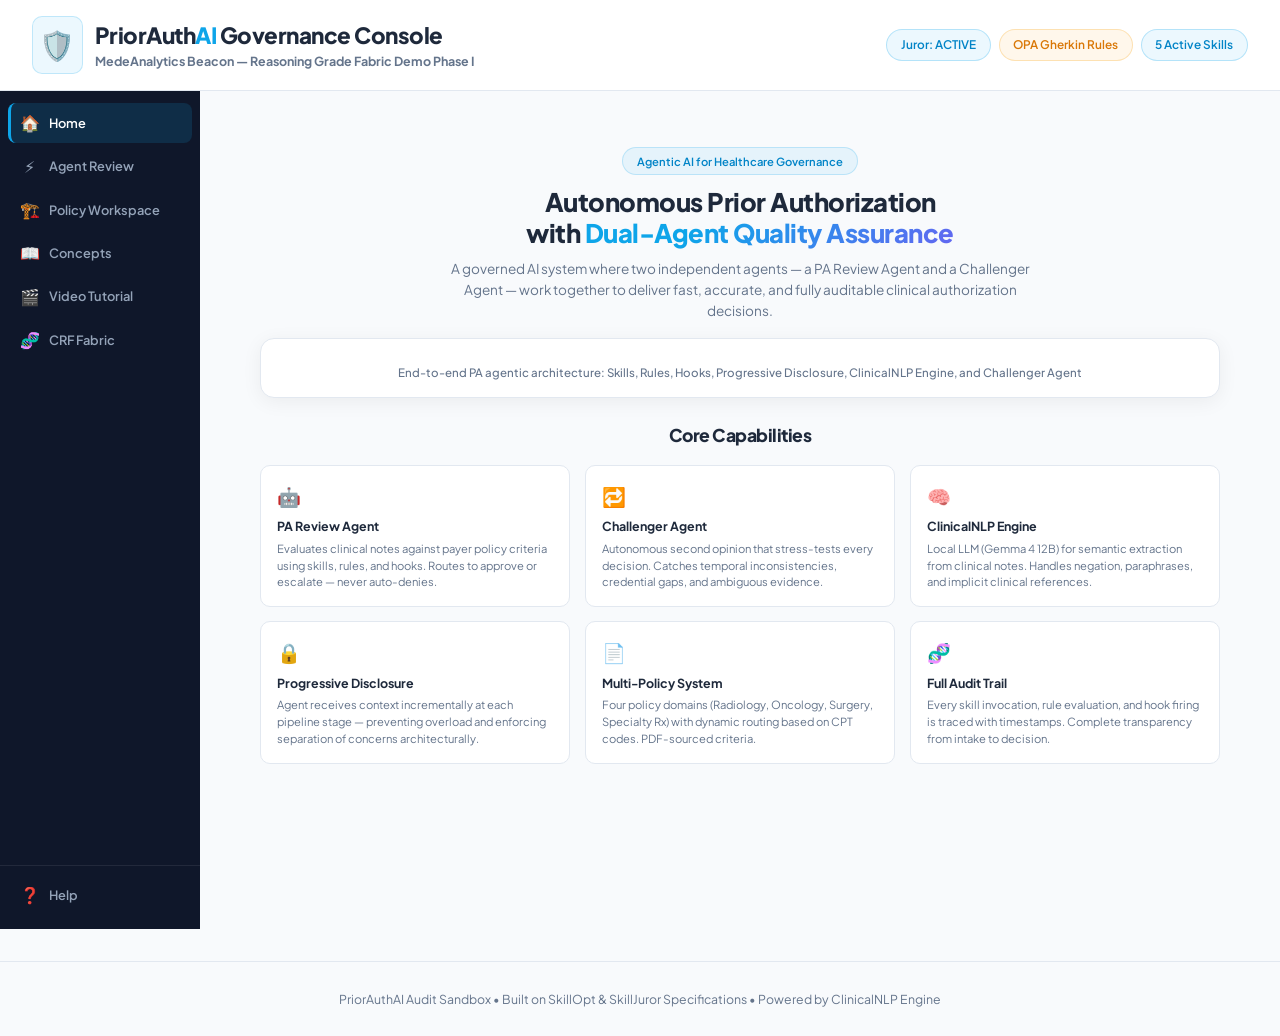
==== index.html @ ec2f3445 "Configure AWS Bedrock Titan Embeddings in vector seeder, add Qdrant persistence, and implement manua" ====
<!DOCTYPE html>
<html lang="en">
<head>
  <meta charset="UTF-8">
  <meta name="viewport" content="width=device-width, initial-scale=1.0">
  <title>MedeAnalytics Beacon — Reasoning Grade Fabric Demo Phase I</title>
  <link rel="preconnect" href="https://fonts.googleapis.com">
  <link rel="preconnect" href="https://fonts.gstatic.com" crossorigin>
  <link href="https://fonts.googleapis.com/css2?family=Plus+Jakarta+Sans:wght@300;400;500;600;700;800&family=JetBrains+Mono:wght@400;500&display=swap" rel="stylesheet">
  <link rel="stylesheet" href="index.css">
</head>
<body>
  <div class="glow-container">
    <div class="glow-orb orb-1"></div>
    <div class="glow-orb orb-2"></div>
  </div>

  <header class="app-header">
    <div class="logo-area">
      <span class="logo-icon">🛡️</span>
      <div class="logo-text">
        <h1>PriorAuth<span class="highlight">AI</span> Governance Console</h1>
        <p><strong>MedeAnalytics Beacon — Reasoning Grade Fabric Demo Phase I</strong></p>
      </div>
    </div>
    <div class="header-badges">
      <span class="badge badge-purple" id="juror-status-badge">Juror: ACTIVE</span>
      <span class="badge badge-orange">OPA Gherkin Rules</span>
      <span class="badge badge-blue" id="discovered-skills-count">5 Active Skills</span>
    </div>
  </header>

  <div class="app-layout">
    <nav class="sidebar">
      <div class="sidebar-nav">
        <button class="sidebar-tab active" data-view="home">
          <span class="sidebar-icon">🏠</span>
          <span class="sidebar-label">Home</span>
        </button>
        <button class="sidebar-tab" data-view="review">
          <span class="sidebar-icon">⚡</span>
          <span class="sidebar-label">Agent Review</span>
        </button>
        <button class="sidebar-tab" data-view="workspace">
          <span class="sidebar-icon">🏗️</span>
          <span class="sidebar-label">Policy Workspace</span>
        </button>
        <button class="sidebar-tab" data-view="concepts">
          <span class="sidebar-icon">📖</span>
          <span class="sidebar-label">Concepts</span>
        </button>
        <button class="sidebar-tab" data-view="video">
          <span class="sidebar-icon">🎬</span>
          <span class="sidebar-label">Video Tutorial</span>
        </button>
        <button class="sidebar-tab" data-view="crf">
          <span class="sidebar-icon">🧬</span>
          <span class="sidebar-label">CRF Fabric</span>
        </button>
      </div>
      <div class="sidebar-footer">
        <a href="help.html" class="sidebar-tab" style="text-decoration:none;">
          <span class="sidebar-icon">❓</span>
          <span class="sidebar-label">Help</span>
        </a>
      </div>
    </nav>

    <main class="main-content">

  <!-- VIEW: Home (default active) -->
  <div id="view-home" class="view-panel" style="display:block;">
    <div class="home-page">
      <section class="home-hero">
        <div class="home-hero-badge">Agentic AI for Healthcare Governance</div>
        <h2>Autonomous Prior Authorization<br>with <span class="home-gradient-text">Dual-Agent Quality Assurance</span></h2>
        <p class="home-hero-sub">
          A governed AI system where two independent agents — a PA Review Agent and a Challenger Agent — 
          work together to deliver fast, accurate, and fully auditable clinical authorization decisions.
        </p>
      </section>

      <section class="home-architecture">
        <div class="home-arch-card">
          <img id="arch-image" src="" alt="PA Agentic Architecture Diagram" style="display:none;">
          <p class="home-arch-label">
            End-to-end PA agentic architecture: Skills, Rules, Hooks, Progressive Disclosure, ClinicalNLP Engine, and Challenger Agent
          </p>
        </div>
      </section>

      <section class="home-features">
        <h3>Core Capabilities</h3>
        <div class="home-features-grid">
          <div class="home-feature-card">
            <div class="home-feature-icon">🤖</div>
            <h4>PA Review Agent</h4>
            <p>Evaluates clinical notes against payer policy criteria using skills, rules, and hooks. Routes to approve or escalate — never auto-denies.</p>
          </div>
          <div class="home-feature-card">
            <div class="home-feature-icon">🔁</div>
            <h4>Challenger Agent</h4>
            <p>Autonomous second opinion that stress-tests every decision. Catches temporal inconsistencies, credential gaps, and ambiguous evidence.</p>
          </div>
          <div class="home-feature-card">
            <div class="home-feature-icon">🧠</div>
            <h4>ClinicalNLP Engine</h4>
            <p>Local LLM (Gemma 4 12B) for semantic extraction from clinical notes. Handles negation, paraphrases, and implicit clinical references.</p>
          </div>
          <div class="home-feature-card">
            <div class="home-feature-icon">🔒</div>
            <h4>Progressive Disclosure</h4>
            <p>Agent receives context incrementally at each pipeline stage — preventing overload and enforcing separation of concerns architecturally.</p>
          </div>
          <div class="home-feature-card">
            <div class="home-feature-icon">📄</div>
            <h4>Multi-Policy System</h4>
            <p>Four policy domains (Radiology, Oncology, Surgery, Specialty Rx) with dynamic routing based on CPT codes. PDF-sourced criteria.</p>
          </div>
          <div class="home-feature-card">
            <div class="home-feature-icon">🧬</div>
            <h4>Full Audit Trail</h4>
            <p>Every skill invocation, rule evaluation, and hook firing is traced with timestamps. Complete transparency from intake to decision.</p>
          </div>
        </div>
      </section>
    </div>
  </div>

  <!-- VIEW: Policy Workspace -->
  <div id="view-workspace" class="view-panel" style="display:none;">
    <!-- Top: Policy selector + Generate actions -->
    <div class="glass-card workspace-topbar">
      <div class="workspace-topbar-row">
        <div class="workspace-select-group">
          <label for="policy-select">Active Policy:</label>
          <select id="policy-select" class="policy-select"></select>
        </div>
        <div class="workspace-action-buttons">
          <button id="btn-gen-all" class="btn-primary-action">🧠 Generate All</button>
          <button class="btn-gen-individual" id="btn-gen-rules">⚙️ Rules</button>
          <button class="btn-gen-individual" id="btn-gen-skills-ws">🛠️ Skills</button>
          <button class="btn-gen-individual" id="btn-gen-hooks">🪝 Hooks</button>
        </div>
      </div>
    </div>

    <div class="workspace-layout">
      <!-- Left: Policy Detail -->
      <div class="workspace-left">
        <div class="glass-card">
          <h2 id="ws-policy-title">Select a policy</h2>
          <span class="badge badge-blue" id="ws-policy-payer" style="margin-bottom:0.5rem;display:inline-block;"></span>
          <div id="ws-policy-body">
            <p class="subtitle">Choose a policy from the dropdown above.</p>
          </div>
        </div>
      </div>

      <!-- Right: Generated Artifacts -->
      <div class="workspace-right">
        <div class="glass-card">
          <h2>📂 Generated Artifacts</h2>
          <div class="file-tabs">
            <button class="tab-btn active" data-file="rules_declaration.md">⚙️ Rules</button>
            <button class="tab-btn" data-file="generated_skills.json">🛠️ Skills</button>
            <button class="tab-btn" data-file="rules.rego">🪝 Hooks</button>
            <button class="tab-btn" data-file="view-pdf">📄 Policy PDF</button>
          </div>
          <div class="editor-workspace-container">
            <textarea id="editor-textarea" class="editor-textarea" style="display:block;" readonly></textarea>
            <pre id="code-viewer-pre" style="display:none;"><code id="code-viewer"></code></pre>
            <div id="pdf-download-panel" style="display:none;" class="pdf-panel">
              <div class="pdf-context-note" id="pdf-context-note"></div>
              <iframe id="pdf-viewer-frame" src="" style="width:100%;height:100%;border:none;border-radius:8px;"></iframe>
            </div>
          </div>
        </div>

        <!-- Audit Console -->
        <div class="glass-card">
          <h2>📋 Generation Log</h2>
          <div class="audit-console-wrapper">
            <pre class="audit-console" id="audit-console">Click Generate to build rules, skills, and hooks for the selected policy.</pre>
          </div>
        </div>
      </div>
    </div>

    <!-- Bottom: Manual entry by policy manager -->
    <div class="glass-card">
      <h2>✍️ Add Custom Rule, Skill, or Hook (Plain English)</h2>
      <p class="subtitle">Policy managers can add custom entries that supplement the AI-generated ones.</p>
      <div class="manual-entry-row">
        <select id="manual-entry-type" class="policy-select" style="min-width:100px;">
          <option value="skill">Skill</option>
          <option value="rule">Rule</option>
          <option value="hook">Hook</option>
        </select>
        <input type="text" id="nl-skill-input" class="manual-entry-input" placeholder="e.g.: 'Check if patient age is over 65 and flag for senior review'">
        <button id="btn-create-skill" class="btn-primary-action" style="white-space:nowrap;">🧠 Add</button>
      </div>
      <div id="nl-skill-status" class="nl-skill-status"></div>
      <div class="active-skills-list-wrapper" style="margin-top:0.5rem;">
        <h4>Registered Skills:</h4>
        <div class="skills-pills-container" id="active-skills-pills"></div>
      </div>
    </div>
  </div>

  <!-- VIEW: Agent Review -->
  <div id="view-review" class="view-panel" style="display:none;">
    <!-- Left column: Cases + Form -->
    <div class="review-left">
      <!-- Preset selector + Run button row -->
      <div class="glass-card presets-card">
        <div class="presets-run-row">
          <div class="presets-section">
            <h2>📁 Cases</h2>
            <div class="case-buttons-grid" id="preset-cases-container"></div>
          </div>
          <div class="run-section">
            <button type="submit" form="pa-request-form" class="btn-execute">
              <span class="btn-icon">⚡</span> Run Agent Review
            </button>
            <label class="ai-toggle-label">
              <input type="checkbox" id="ai-mode-toggle" checked>
              <span class="ai-toggle-text">🧠 ClinicalNLP</span>
            </label>
          </div>
        </div>
      </div>

      <!-- Request Editor Form -->
      <div class="glass-card form-card">
        <form id="pa-request-form" class="request-form">
          <div class="form-row-4">
            <div class="form-group">
              <label for="input-member-id">Member ID</label>
              <input type="text" id="input-member-id" required>
            </div>
            <div class="form-group">
              <label for="input-patient-name">Patient Name</label>
              <input type="text" id="input-patient-name" required>
            </div>
            <div class="form-group">
              <label for="input-ssn">SSN</label>
              <input type="text" id="input-ssn" required>
            </div>
            <div class="form-group">
              <label for="input-dob">DOB</label>
              <input type="date" id="input-dob" required>
            </div>
          </div>

          <div class="form-row-4">
            <div class="form-group">
              <label for="input-cpt">CPT Code</label>
              <input type="text" id="input-cpt" required>
            </div>
            <div class="form-group">
              <label for="input-icd10">ICD-10 Code</label>
              <input type="text" id="input-icd10" required>
            </div>
            <div class="form-group">
              <label for="input-provider-name">Provider</label>
              <input type="text" id="input-provider-name" required>
            </div>
            <div class="form-group">
              <label for="input-npi">NPI</label>
              <input type="text" id="input-npi" required>
            </div>
          </div>

          <div class="form-group">
            <label for="input-notes">Clinical Notes & Evidence</label>
            <textarea id="input-notes" rows="3" required></textarea>
            <div class="evidence-actions" id="evidence-actions" style="display:none;">
              <button type="button" class="btn-play-small" id="btn-read-bundle">📎 Read Bundle with AI</button>
              <a id="evidence-bundle-link" href="#" target="_blank" style="font-size:0.68rem;color:#0284c7;">View PDF</a>
            </div>
          </div>

          <!-- Rules + Policy Hooks -->
          <div class="rules-inline">
            <span class="rules-inline-label">⚙️ Rules:</span>
            <div class="checkbox-grid-inline" id="rules-checkbox-container"></div>
          </div>
          <div class="rules-inline" id="policy-hooks-row" style="display:none;">
            <span class="rules-inline-label">🪝 Hooks:</span>
            <div class="checkbox-grid-inline" id="policy-hooks-container"></div>
          </div>
        </form>
      </div>
    </div>

    <!-- Right column: Results -->
    <div class="review-right">
      <!-- Outcome Card -->
      <div class="glass-card outcome-card">
        <h2>🔍 Decision Review Outcome</h2>
        <div class="outcome-status-badge" id="outcome-badge">Awaiting Execution</div>
        <span id="npi-status-badge" class="badge"></span>
        <span id="ai-model-badge" class="badge"></span>
        <div class="outcome-reason" id="outcome-reason">Click 'Run Agent Review' to start.</div>
      </div>

      <!-- Live BEACON 7-Layer Harness Panel -->
      <div id="review-beacon-panel" style="margin-bottom:1rem;"></div>

      <!-- CRF Cockpit Card containing tabs -->
      <div class="glass-card cockpit-tab-card" style="padding:0.75rem;">
        <div class="cockpit-tabs-header" style="display:flex;gap:0.25rem;border-bottom:1px solid rgba(255,255,255,0.06);margin-bottom:0.75rem;padding-bottom:0.25rem;">
          <button type="button" class="cockpit-tab-btn active" data-tab="timeline">🧬 Timeline</button>
          <button type="button" class="cockpit-tab-btn" data-tab="graph">🕸️ Causal Graph (Neo4j)</button>
          <button type="button" class="cockpit-tab-btn" data-tab="axisweave">📄 Axisweave Context (Qdrant)</button>
          <button type="button" class="cockpit-tab-btn" data-tab="rawevidence">📁 Raw Evidence</button>
          <button type="button" class="cockpit-tab-btn" data-tab="letter">✉️ Notice Letter</button>
        </div>

        <!-- Tab 1 Content: Lifecycle & Verification Logs -->
        <div class="cockpit-tab-content" id="cockpit-content-timeline">
          <!-- Challenger Agent Panel -->
          <div class="challenger-panel-wrapper" id="challenger-card" style="display:none;margin-bottom:0.75rem;border-bottom:1px solid rgba(255,255,255,0.04);padding-bottom:0.75rem;">
            <div class="challenger-header" style="display:flex;justify-content:space-between;align-items:center;">
              <h3 style="font-size:0.75rem;margin:0;">🔁 Quality Review (Challenger Agent)</h3>
              <span class="badge" id="challenger-verdict-badge"></span>
            </div>
            <p class="subtitle" style="margin-top:2px;font-size:0.65rem;">Second-opinion stress test of the decision</p>
            <div class="challenger-body" id="challenger-body" style="font-size:0.7rem;line-height:1.4;"></div>
          </div>

          <!-- AI Reasoning Panel -->
          <div class="ai-reasoning-panel-wrapper" id="ai-reasoning-card" style="display:none;margin-bottom:0.75rem;border-bottom:1px solid rgba(255,255,255,0.04);padding-bottom:0.75rem;">
            <div class="ai-card-header" style="display:flex;justify-content:space-between;align-items:center;">
              <h3 style="font-size:0.75rem;margin:0;">🧠 ClinicalNLP Engine — Semantic Reasoning</h3>

          <!-- Retrieved Evidence Documents Panel (populated after execution) -->
          <div id="retrieved-evidence-panel" class="glass-card" style="display:none;margin-bottom:0.75rem;padding:0.6rem;border-left:3px solid var(--accent-blue);"></div>

          <!-- Patient Graph State Panel (populated after execution) -->
          <div id="graph-state-panel" class="glass-card" style="display:none;margin-bottom:0.75rem;padding:0.6rem;border-left:3px solid var(--accent-green);"></div>
              <span class="badge badge-purple" id="ai-status-badge">Idle</span>
            </div>
            <p class="subtitle" style="margin-top:2px;font-size:0.65rem;">Semantic extraction vs regex comparison</p>
            <div class="ai-comparison-grid" id="ai-comparison-grid">
              <div class="ai-comp-col">
                <div class="ai-comp-header regex-header">📐 Regex Extraction</div>
                <div class="ai-comp-body" id="ai-comp-regex">—</div>
              </div>
              <div class="ai-comp-col">
                <div class="ai-comp-header ai-header">🧠 ClinicalNLP Engine</div>
                <div class="ai-comp-body" id="ai-comp-ai">—</div>
              </div>
            </div>
            <div class="ai-reasoning-text" id="ai-reasoning-text" style="font-size:0.68rem;margin-top:0.4rem;font-style:italic;color:var(--text-muted);"></div>
            <div class="ai-insights-panel" id="ai-insights-panel" style="display:none;"></div>
          </div>

          <!-- Timeline -->
          <div class="trace-header" style="display:flex;justify-content:space-between;align-items:center;margin-bottom:0.5rem;">
            <h3 style="font-size:0.75rem;margin:0;">🧬 Lifecycle Trace</h3>
            <span class="trace-counter" id="trace-counter" style="font-size:0.65rem;">0 events</span>
          </div>
          <div class="timeline" id="trace-timeline" style="max-height:400px;overflow-y:auto;padding-right:0.25rem;">
            <div class="timeline-empty-state">
              <span class="timeline-empty-icon">🤖</span>
              <p>Trace outputs will display here after execution.</p>
            </div>
          </div>
        </div>

        <!-- Tab 2 Content: Causal Graph (Neo4j) -->
        <div class="cockpit-tab-content" id="cockpit-content-graph" style="display:none;">
          <div id="review-graph-panel" style="min-height:350px;">
            <p class="subtitle" style="text-align:center;padding:2rem 0;color:var(--text-muted);">Select a case and run review to display causal graph.</p>
          </div>
        </div>

        <!-- Tab 3 Content: Axisweave Context (Qdrant) -->
        <div class="cockpit-tab-content" id="cockpit-content-axisweave" style="display:none;">
          <div id="review-axisweave-panel" style="min-height:350px;">
            <p class="subtitle" style="text-align:center;padding:2rem 0;color:var(--text-muted);">Select a case and run review to display retrieved evidence chunks.</p>
          </div>
        </div>

        <!-- Tab 4 Content: Notice Letter -->
        <div class="cockpit-tab-content" id="cockpit-content-letter" style="display:none;">
          <div class="ai-letter-actions" style="margin-bottom:0.5rem;display:flex;gap:0.3rem;flex-wrap:wrap;">
            <button type="button" class="btn-ai-action" id="btn-ai-letter">🧠 Rewrite with AI</button>
            <button type="button" class="btn-ai-action" id="btn-appeal-reason">📋 Generate Appeal Guide</button>
            <button type="button" class="btn-ai-action" id="btn-summarize-notes">📝 Summarize Notes</button>
            <button type="button" class="btn-ai-action" id="btn-quality-score">📊 Score Notes Quality</button>
          </div>
          <div class="paper-preview">
            <pre id="letter-content" class="letter-content" style="max-height:400px;overflow-y:auto;">Awaiting review execution to draft notice letter...</pre>
          </div>
        </div>

        <!-- Tab 5 Content: Raw Evidence Manual Viewer -->
        <div class="cockpit-tab-content" id="cockpit-content-rawevidence" style="display:none;">
          <div style="display:flex;gap:0.75rem;">
            <div style="width:200px;border-right:1px solid rgba(255,255,255,0.06);padding-right:0.5rem;max-height:400px;overflow-y:auto;">
              <h4 style="font-size:0.7rem;margin:0 0 0.4rem 0;color:var(--text-muted);">S3 Documents:</h4>
              <div id="raw-evidence-list" style="display:flex;flex-direction:column;gap:0.3rem;">
                <span style="font-size:0.65rem;color:var(--text-muted);">No documents loaded.</span>
              </div>
            </div>
            <div style="flex:1;min-width:0;">
              <h4 id="raw-evidence-title" style="font-size:0.7rem;margin:0 0 0.4rem 0;color:var(--text-main);white-space:nowrap;overflow:hidden;text-overflow:ellipsis;">Select a document...</h4>
              <div id="raw-evidence-viewer" style="font-size:0.68rem;line-height:1.4;background:rgba(0,0,0,0.15);border:1px solid var(--card-border);border-radius:6px;padding:0.6rem;height:350px;overflow-y:auto;white-space:pre-wrap;color:var(--text-main);">Select a document from the list to review its full text content.</div>
            </div>
          </div>
        </div>
      </div>
    </div>
  </div>

  <!-- VIEW: Concepts -->
  <div id="view-concepts" class="view-panel" style="display:none;">
    <div class="concepts-page">
      <div class="concepts-top">
        <h1 style="font-size:1rem;font-weight:800;">Agent Execution: Lumbar MRI Approval Challenged</h1>
        <button class="btn-play-small" id="btn-play-story">▶ Play</button>
      </div>

      <div class="concepts-three-col">
        <!-- Col 1: PA Agent (compact) -->
        <div class="agent-col" id="ac-pa">
          <div class="agc-title agc-pa">🤖 PA Agent <small id="ac-pa-status">idle</small></div>
          <div class="agc-row"><span class="agc-lbl">S</span><span class="ac-item ac-skill" id="pa-s1">PolicyRouter</span><span class="ac-item ac-skill" id="pa-s2">Extract</span><span class="ac-item ac-skill" id="pa-s3">Eval</span><span class="ac-item ac-skill" id="pa-s4">Notice</span></div>
          <div class="agc-row"><span class="agc-lbl">R</span><span class="ac-item ac-rule" id="pa-r1">PHI</span><span class="ac-item ac-rule" id="pa-r2">Conserv</span><span class="ac-item ac-rule" id="pa-r3">CodeMatch</span></div>
          <div class="agc-row"><span class="agc-lbl">H</span><span class="ac-item ac-hook" id="pa-h1">on_req</span><span class="ac-item ac-hook" id="pa-h2">on_crit</span><span class="ac-item ac-hook" id="pa-h3">on_notice</span></div>
          <div class="ac-decision" id="pa-decision">—</div>
        </div>

        <!-- Col 2: Center — case data + two decision paths -->
        <div class="concepts-center">
          <!-- Case + criteria row -->
          <div class="cc-top-row">
            <div class="cc-card cc-half">
              <div class="cc-title">📋 Case</div>
              <div class="cc-data">CPT 72148 (Lumbar MRI)<br>ICD M54.16 | POL-RAD-501 | UHC<br>Notes: "8wk pain, PT done, SLR+, no prior MRI"</div>
            </div>
            <div class="cc-card cc-half">
              <div class="cc-title">✓✗ Criteria</div>
              <div class="cc-data"><span id="cc-c1">① Therapy≥6wk: ?</span><span id="cc-c2">② Neuro: ?</span><span id="cc-c3">③ RedFlags: ?</span><span id="cc-c4">④ PriorMRI: ?</span></div>
            </div>
          </div>
          <!-- Two decision path sub-windows -->
          <div class="cc-paths-row">
            <div class="cc-path-card cc-path-pa">
              <div class="cc-title">🤖 PA Decision Path</div>
              <div class="cc-path-body" id="pa-path">Waiting for PA Agent to run...</div>
            </div>
            <div class="cc-path-card cc-path-ch">
              <div class="cc-title">🔁 Challenger Decision Path</div>
              <div class="cc-path-body" id="ch-path">Waiting for Challenger to review...</div>
            </div>
          </div>
          <!-- Narration -->
          <div class="cc-card cc-narr-card">
            <div class="cc-title">⚡ Step</div>
            <div class="cc-data cc-narr" id="story-narration">Press Play to watch both agents.</div>
          </div>
          <!-- Terms -->
          <div class="cc-terms-bar"><b>Skill</b>=does work | <b>Rule</b>=guardrail | <b>Hook</b>=event wiring | <b>Policy</b>=criteria | <b>MCP</b>=protocol | <b>Challenger</b>=2nd opinion</div>
        </div>

        <!-- Col 3: Challenger Agent (compact) -->
        <div class="agent-col" id="ac-ch">
          <div class="agc-title agc-ch">�� Challenger <small id="ac-ch-status">idle</small></div>
          <div class="agc-row"><span class="agc-lbl">S</span><span class="ac-item ac-skill" id="ch-s1">Reinterpret</span><span class="ac-item ac-skill" id="ch-s2">Gaps</span><span class="ac-item ac-skill" id="ch-s3">Strength</span></div>
          <div class="agc-row"><span class="agc-lbl">R</span><span class="ac-item ac-rule" id="ch-r1">CiteEvid</span><span class="ac-item ac-rule" id="ch-r2">NoStamp</span><span class="ac-item ac-rule" id="ch-r3">Conf≥7</span></div>
          <div class="agc-row"><span class="agc-lbl">H</span><span class="ac-item ac-hook" id="ch-h1">on_pa_dec</span><span class="ac-item ac-hook" id="ch-h2">on_challenge</span></div>
          <div class="ac-decision" id="ch-decision">—</div>
        </div>
      </div>

      <!-- AVI -->
      <div class="concepts-avi-bar">
        <img src="avi-icon.svg" alt="AVI" style="width:22px;height:22px;vertical-align:middle;margin-right:6px;"> AVI: <span id="avi-concept-msg">ready to explain both agents' reasoning</span>
      </div>
    </div>
  </div>

  <!-- VIEW: Video Tutorial -->
  <div id="view-video" class="view-panel" style="display:none;">
    <div class="video-page">
      <div class="video-header">
        <h2>🎬 Agentic PA Video Tutorial</h2>
        <p>Watch how the dual-agent prior authorization system works end-to-end</p>
      </div>
      <div class="video-container">
        <video id="tutorial-video" controls controlslist="nodownload" preload="metadata" playsinline oncontextmenu="return false;">
          <source id="video-source" src="" type="video/mp4">
          Your browser does not support the video tag.
        </video>
      </div>
      <div class="video-description">
        <p>This walkthrough demonstrates the full PA review lifecycle: case submission, policy routing, criteria evaluation, ClinicalNLP extraction, Challenger Agent review, and decision output with audit trail.</p>
      </div>
    </div>
  </div>

  <!-- AVI Chat Panel (floating) -->
  <div class="avi-chat-panel" id="avi-chat-panel" style="display:none;">
    <div class="avi-header">
      <div class="avi-title">
        <img src="avi-icon.svg" alt="AVI" class="avi-avatar-img">
        <div>
          <h3>AVI</h3>
          <p>Clinical Intelligence Assistant</p>
        </div>
      </div>
      <button class="avi-close" id="avi-close">✕</button>
    </div>
    <div class="avi-messages" id="avi-messages">
      <div class="avi-msg avi-bot">
        <p>Hi, I'm <strong>AVI</strong> — your PriorAuthAI assistant. Ask me things like:<br>
        • "Why was this case escalated?"<br>
        • "What's missing for approval?"<br>
        • "Explain RULE-02"<br>
        • "What does CPT 73721 mean?"</p>
      </div>
    </div>
    <div class="avi-input-row">
      <input type="text" id="avi-input" placeholder="Ask about this case..." autocomplete="off">
      <button id="avi-send">➤</button>
    </div>
  </div>

  <!-- VIEW: CRF Fabric (inside main-content for view switching) -->
  <div id="view-crf" class="view-panel" style="display:none;">
    <div class="crf-page" style="padding:1rem;">
      <!-- Sub-navigation for CRF views -->
      <div class="crf-subnav" style="display:flex;gap:0.5rem;margin-bottom:1rem;">
        <button class="crf-subtab active" data-crfview="panels" style="padding:0.35rem 0.8rem;border-radius:8px;border:1px solid var(--card-border);background:var(--bg-secondary);color:var(--text-main);font-size:0.68rem;font-weight:600;cursor:pointer;">
          📊 Live Panels
        </button>
        <button class="crf-subtab" data-crfview="workflow" style="padding:0.35rem 0.8rem;border-radius:8px;border:1px solid var(--card-border);background:transparent;color:var(--text-muted);font-size:0.68rem;font-weight:600;cursor:pointer;">
          🎬 How It Works
        </button>
      </div>

      <!-- Sub-view: Live Panels (the 6 CRF panels - default view) -->
      <div id="crf-view-panels" class="crf-subview">
        <div class="crf-panels-grid" style="display:grid;grid-template-columns:1fr 1fr;gap:1rem;">
          <div id="crf-beacon-panel"></div>
          <div id="crf-axisweave-panel"></div>
          <div id="crf-bundle-panel"></div>
          <div id="crf-graph-panel"></div>
          <div id="crf-sdoh-panel"></div>
          <div id="crf-mdqueue-panel"></div>
        </div>
      </div>

      <!-- Sub-view: How It Works (animated explainer) -->
      <div id="crf-view-workflow" class="crf-subview" style="display:none;">
        <div id="crf-workflow-explainer"></div>
      </div>
    </div>
  </div>

  </div>

  <footer class="app-footer">
    <p>PriorAuthAI Audit Sandbox • Built on SkillOpt & SkillJuror Specifications • Powered by ClinicalNLP Engine</p>
  </footer>

  <script type="module" src="app.js?v=1.0.2"></script>
  <script type="module">
    // CRF Panel Integration — loads when CRF tab is selected
    import { render as renderBeacon } from './static/crf/beacon_harness_viz.js';
    import { render as renderAxisweave } from './static/crf/axisweave_context_panel.js';
    import { render as renderBundle } from './static/crf/evidence_bundle_viewer.js';
    import { render as renderGraph } from './static/crf/causal_graph_viz.js';
    import { render as renderSDOH } from './static/crf/sdoh_inference_display.js';
    import { render as renderMDQueue } from './static/crf/md_queue_view.js';
    import { render as renderWorkflow } from './static/crf/crf_workflow_explainer.js';

    let crfInitialized = false;
    let panelsInitialized = false;

    document.addEventListener('DOMContentLoaded', () => {
      const crfTab = document.querySelector('[data-view="crf"]');
      if (crfTab) {
        crfTab.addEventListener('click', () => {
          if (!panelsInitialized) {
            panelsInitialized = true;
            const requestId = window.__lastRequestId || 'req-001';
            const memberId = window.__lastMemberId || 'MEM-4401';
            const executionId = window.__lastExecutionId || 'exec-001';

            renderBeacon('crf-beacon-panel', requestId, { autoRefresh: true });
            renderAxisweave('crf-axisweave-panel', requestId);
            renderBundle('crf-bundle-panel', executionId);
            renderGraph('crf-graph-panel', memberId);
            renderSDOH('crf-sdoh-panel', memberId);
            renderMDQueue('crf-mdqueue-panel');
          }
        });
      }

      // CRF sub-tab switching
      document.querySelectorAll('.crf-subtab').forEach(btn => {
        btn.addEventListener('click', () => {
          const view = btn.dataset.crfview;
          // Toggle active state
          document.querySelectorAll('.crf-subtab').forEach(b => {
            b.classList.remove('active');
            b.style.background = 'transparent';
            b.style.color = 'var(--text-muted)';
          });
          btn.classList.add('active');
          btn.style.background = 'var(--bg-secondary)';
          btn.style.color = 'var(--text-main)';

          // Show/hide sub-views
          document.querySelectorAll('.crf-subview').forEach(v => v.style.display = 'none');
          const target = document.getElementById(`crf-view-${view}`);
          if (target) target.style.display = 'block';

          // Lazy-init workflow explainer on switch
          if (view === 'workflow' && !crfInitialized) {
            crfInitialized = true;
            renderWorkflow('crf-workflow-explainer');
          }
          
          // Lazy-init panels on switch
          if (view === 'panels' && !panelsInitialized) {
            panelsInitialized = true;
            const requestId = window.__lastRequestId || 'req-001';
            const memberId = window.__lastMemberId || 'MEM-4401';
            const executionId = window.__lastExecutionId || 'exec-001';

            renderBeacon('crf-beacon-panel', requestId, { autoRefresh: true });
            renderAxisweave('crf-axisweave-panel', requestId);
            renderBundle('crf-bundle-panel', executionId);
            renderGraph('crf-graph-panel', memberId);
            renderSDOH('crf-sdoh-panel', memberId);
            renderMDQueue('crf-mdqueue-panel');
          }
        });
      });
    });
  </script>
</body>
</html>
---- index.css ----
/* CSS Variables — Split Theme (Dark Sidebar + Light Content, Detect360 Style) */
:root {
  --bg-primary: #ffffff;
  --bg-secondary: #f8fafc;
  --card-bg: #ffffff;
  --card-border: #e2e8f0;
  --accent-purple: #a78bfa;
  --accent-blue: #0ea5e9;
  --accent-orange: #f59e0b;
  --accent-green: #10b981;
  --accent-red: #ef4444;
  --accent-cyan: #0ea5e9;

  --text-main: #1e293b;
  --text-muted: #64748b;
  --text-dark: #94a3b8;

  --font-sans: 'Plus Jakarta Sans', system-ui, sans-serif;
  --font-mono: 'JetBrains Mono', monospace;

  --shadow-premium: 0 1px 3px rgba(0, 0, 0, 0.08);
  --shadow-glow-cyan: 0 2px 8px rgba(14, 165, 233, 0.15);
  --transition-smooth: all 0.25s cubic-bezier(0.4, 0, 0.2, 1);

  --sidebar-bg: #0f172a;
  --sidebar-text: #94a3b8;
  --sidebar-text-active: #ffffff;
  --sidebar-hover: rgba(255, 255, 255, 0.05);
  --sidebar-active: rgba(14, 165, 233, 0.15);
  --header-bg: #ffffff;
}

/* Base Reset */
* {
  box-sizing: border-box;
  margin: 0;
  padding: 0;
}

body {
  background-color: var(--bg-secondary);
  color: var(--text-main);
  font-family: var(--font-sans);
  font-size: 15px;
  min-height: 100vh;
  position: relative;
  overflow-x: hidden;
  line-height: 1.5;
}

/* Background Glow — hidden for light content */
.glow-container {
  display: none;
}

/* Header */
.app-header {
  display: flex;
  justify-content: space-between;
  align-items: center;
  padding: 1rem 2rem;
  border-bottom: 1px solid var(--card-border);
  background: var(--header-bg);
  position: sticky;
  top: 0;
  z-index: 100;
}

.logo-area {
  display: flex;
  align-items: center;
  gap: 0.75rem;
}

.logo-icon {
  font-size: 1.8rem;
  background: rgba(14, 165, 233, 0.08);
  padding: 0.4rem;
  border-radius: 10px;
  border: 1px solid rgba(14, 165, 233, 0.2);
}

.logo-text h1 {
  font-size: 1.4rem;
  font-weight: 800;
  letter-spacing: -0.5px;
  color: var(--text-main);
}

.logo-text h1 .highlight {
  color: var(--accent-cyan);
}

.logo-text .highlight {
  color: #0ea5e9;
}

.logo-text p {
  color: var(--text-muted);
  font-size: 0.78rem;
}

.header-badges {
  display: flex;
  gap: 0.5rem;
}

.badge {
  padding: 0.4rem 0.85rem;
  border-radius: 50px;
  font-size: 0.74rem;
  font-weight: 600;
  border: 1px solid transparent;
}

.badge-purple { background: rgba(14, 165, 233, 0.08); color: #0284c7; border-color: rgba(14, 165, 233, 0.25); }
.badge-orange { background: rgba(245, 158, 11, 0.08); color: #d97706; border-color: rgba(245, 158, 11, 0.25); }
.badge-blue { background: rgba(14, 165, 233, 0.08); color: #0284c7; border-color: rgba(14, 165, 233, 0.25); }
.badge-success { background: rgba(16, 185, 129, 0.08); color: #059669; border-color: rgba(16, 185, 129, 0.25); }
.badge-fail { background: rgba(239, 68, 68, 0.08); color: #dc2626; border-color: rgba(239, 68, 68, 0.25); }

/* Main Tabs Navigation */
/* App Layout — Sidebar + Content */
.app-layout {
  display: flex;
  min-height: calc(100vh - 62px);
}

.sidebar {
  width: 200px;
  min-width: 200px;
  background: var(--sidebar-bg);
  border-right: none;
  display: flex;
  flex-direction: column;
  justify-content: space-between;
  padding: 0.75rem 0;
  position: sticky;
  top: 62px;
  height: calc(100vh - 62px);
  overflow-y: auto;
}

.sidebar-nav {
  display: flex;
  flex-direction: column;
  gap: 0.2rem;
  padding: 0 0.5rem;
}

.sidebar-footer {
  padding: 0 0.5rem;
  border-top: 1px solid rgba(255, 255, 255, 0.08);
  padding-top: 0.5rem;
}

.sidebar-tab {
  display: flex;
  align-items: center;
  gap: 0.6rem;
  padding: 0.6rem 0.75rem;
  border: none;
  border-radius: 8px;
  background: transparent;
  color: var(--sidebar-text);
  font-family: var(--font-sans);
  font-size: 0.8rem;
  font-weight: 600;
  cursor: pointer;
  transition: var(--transition-smooth);
  width: 100%;
  text-align: left;
}

.sidebar-tab:hover {
  color: var(--sidebar-text-active);
  background: var(--sidebar-hover);
}

.sidebar-tab.active {
  background: var(--sidebar-active);
  color: var(--sidebar-text-active);
  border-left: 3px solid var(--accent-blue);
  padding-left: calc(0.75rem - 3px);
}

.sidebar-icon {
  font-size: 1rem;
  width: 1.2rem;
  text-align: center;
}

.sidebar-label {
  white-space: nowrap;
}

.main-content {
  flex: 1;
  min-width: 0;
  overflow-y: auto;
}

/* Legacy — keep for any remaining references */
.main-tabs { display: none; }
.main-tab { display: none; }

/* View Panels */
.view-panel {
  padding: 1rem 1.75rem;
  max-width: 1400px;
  margin: 0 auto;
}

#view-workspace {
  max-width: 900px;
  margin: 0 auto;
}

#view-review {
  display: grid;
  grid-template-columns: 1fr 1fr;
  gap: 1.5rem;
  align-items: start;
}

/* Review view columns */
.review-left,
.review-right {
  display: flex;
  flex-direction: column;
}

/* Legacy grid — hidden */
.dashboard-grid {
  display: none;
}

/* Glassmorphic Cards — light content area */
.glass-card {
  background: var(--card-bg);
  border: 1px solid var(--card-border);
  border-left: 3px solid rgba(14, 165, 233, 0.4);
  border-radius: 12px;
  padding: 1rem;
  margin-bottom: 1rem;
  box-shadow: var(--shadow-premium);
  transition: var(--transition-smooth);
}

.glass-card:hover {
  box-shadow: 0 4px 12px rgba(0, 0, 0, 0.06);
  border-color: var(--card-border);
}

.glass-card.full-height {
  display: flex;
  flex-direction: column;
  min-height: auto;
}

.glass-card h2 {
  font-size: 1.15rem;
  font-weight: 700;
  color: var(--text-main);
  display: flex;
  align-items: center;
  gap: 0.4rem;
}

.glass-card .subtitle {
  font-size: 0.8rem;
  color: var(--text-muted);
  margin-top: 0.15rem;
  margin-bottom: 1rem;
}

/* COLUMN 1: Workspace Tabs & Code Display */
.file-tabs {
  display: flex;
  background: var(--bg-secondary);
  padding: 0.25rem;
  border-radius: 10px;
  margin-bottom: 0.75rem;
  border: 1px solid var(--card-border);
}

.tab-btn {
  flex: 1;
  background: transparent;
  border: none;
  color: var(--text-muted);
  padding: 0.5rem;
  border-radius: 8px;
  font-family: var(--font-sans);
  font-size: 0.8rem;
  font-weight: 500;
  cursor: pointer;
  transition: var(--transition-smooth);
}

.tab-btn:hover {
  color: var(--text-main);
  background: rgba(14, 165, 233, 0.04);
}

.tab-btn.active {
  color: #0ea5e9;
  background: #ffffff;
  box-shadow: 0 1px 3px rgba(0,0,0,0.08);
  border: 1px solid var(--card-border);
  font-weight: 700;
}

.editor-workspace-container {
  flex-grow: 1;
  background: #f8fafc;
  border-radius: 12px;
  border: 1px solid var(--card-border);
  position: relative;
  overflow: hidden;
  min-height: 280px;
  max-height: 480px;
  display: flex;
  flex-direction: column;
}

.editor-textarea {
  width: 100%;
  height: 100%;
  flex-grow: 1;
  background: transparent;
  border: none;
  color: var(--text-main);
  font-family: var(--font-mono);
  font-size: 0.8rem;
  line-height: 1.6;
  padding: 1rem;
  resize: none;
  outline: none;
}

#code-viewer-pre {
  margin: 0;
  padding: 1rem;
  overflow: auto;
  flex-grow: 1;
}

#code-viewer {
  font-family: var(--font-mono);
  font-size: 0.8rem;
  line-height: 1.6;
  color: #0f172a;
  display: block;
}

.editor-controls {
  display: flex;
  gap: 0.5rem;
  margin-top: 0.75rem;
  margin-bottom: 1.25rem;
}

.btn-primary-action {
  flex: 2;
  background: linear-gradient(135deg, #0ea5e9 0%, #38bdf8 100%);
  color: #fff;
  border: none;
  border-radius: 10px;
  padding: 0.7rem 1rem;
  font-weight: 700;
  font-size: 0.82rem;
  cursor: pointer;
  transition: var(--transition-smooth);
  box-shadow: 0 2px 8px rgba(56, 189, 248, 0.2);
}

.btn-primary-action:hover {
  background: linear-gradient(135deg, #0284c7 0%, #0ea5e9 100%);
  box-shadow: 0 4px 14px rgba(56, 189, 248, 0.3);
}

.audit-console-wrapper {
  background: #f8fafc;
  border: 1px solid var(--card-border);
  border-radius: 10px;
  padding: 0.7rem;
  margin-bottom: 1rem;
  height: 100px;
  overflow-y: auto;
}

.audit-console {
  font-family: var(--font-mono);
  font-size: 0.72rem;
  color: var(--text-main);
  line-height: 1.5;
  white-space: pre-wrap;
}

.card-para-small {
  font-size: 0.74rem;
  color: var(--text-muted);
  margin-bottom: 0.65rem;
}

/* PDF Preview panel */
.pdf-panel {
  width: 100%;
  height: 100%;
  min-height: 400px;
}

.pdf-icon {
  font-size: 3.5rem;
  margin-bottom: 0.75rem;
}

.pdf-panel h3 {
  font-size: 1.05rem;
  font-weight: 700;
  margin-bottom: 0.25rem;
  color: var(--text-main);
}

.pdf-panel p {
  font-size: 0.82rem;
  color: var(--text-muted);
  margin-bottom: 1.5rem;
}

.btn-pdf-download {
  background: #0ea5e9;
  color: #fff;
  text-decoration: none;
  padding: 0.7rem 1.3rem;
  border-radius: 10px;
  font-weight: 600;
  font-size: 0.87rem;
  display: inline-flex;
  align-items: center;
  gap: 0.4rem;
  transition: var(--transition-smooth);
}

.btn-pdf-download:hover {
  background: #0284c7;
}

/* Dynamic Skill Injector Panel */
.skill-injector-card {
  margin-top: 1rem;
  background: var(--bg-secondary);
  border: 1px solid var(--card-border);
  border-radius: 12px;
  padding: 1.1rem;
}

.skill-injector-card h3 {
  font-size: 0.88rem;
  font-weight: 700;
  color: #0284c7;
  margin-bottom: 0.25rem;
}

.skill-injector-card p {
  font-size: 0.74rem;
  color: var(--text-muted);
  margin-bottom: 0.75rem;
  line-height: 1.5;
}

.injector-buttons {
  display: flex;
  gap: 0.5rem;
  margin-bottom: 0.75rem;
}

.btn-secondary {
  flex: 2;
  background: rgba(14, 165, 233, 0.08);
  border: 1px solid rgba(14, 165, 233, 0.25);
  color: #0284c7;
  padding: 0.55rem 0.75rem;
  border-radius: 8px;
  font-size: 0.77rem;
  font-weight: 600;
  cursor: pointer;
  transition: var(--transition-smooth);
}

.btn-secondary:hover {
  background: rgba(14, 165, 233, 0.15);
  border-color: var(--accent-cyan);
}

.btn-tertiary {
  flex: 1;
  background: var(--bg-secondary);
  border: 1px solid var(--card-border);
  color: var(--text-muted);
  padding: 0.55rem 0.75rem;
  border-radius: 8px;
  font-size: 0.77rem;
  font-weight: 500;
  cursor: pointer;
  transition: var(--transition-smooth);
}

.btn-tertiary:hover {
  background: #f8fafc;
  color: var(--text-main);
}

.active-skills-list-wrapper h4 {
  font-size: 0.74rem;
  font-weight: 600;
  color: var(--text-muted);
  margin-bottom: 0.35rem;
}

/* Natural Language Skill Creator */
.nl-skill-creator {
  margin-bottom: 1rem;
  padding: 0.8rem;
  background: var(--card-bg);
  border: 1px solid var(--card-border);
  border-radius: 10px;
}

.nl-skill-creator h4 {
  font-size: 0.8rem;
  font-weight: 700;
  color: #0284c7;
  margin-bottom: 0.5rem;
}

.nl-skill-textarea {
  width: 100%;
  background: var(--card-bg);
  border: 1px solid var(--card-border);
  border-radius: 8px;
  color: var(--text-main);
  padding: 0.55rem 0.65rem;
  font-family: var(--font-sans);
  font-size: 0.8rem;
  line-height: 1.5;
  resize: vertical;
  margin-bottom: 0.5rem;
  transition: var(--transition-smooth);
}

.nl-skill-textarea:focus {
  outline: none;
  border-color: var(--accent-cyan);
  box-shadow: 0 0 0 3px rgba(14, 165, 233, 0.1);
}

.nl-skill-status {
  font-size: 0.74rem;
  font-family: var(--font-mono);
  color: var(--text-muted);
  margin-top: 0.4rem;
  line-height: 1.5;
  white-space: pre-wrap;
}

.nl-skill-status.success { color: var(--accent-green); }
.nl-skill-status.error { color: var(--accent-red); }
.nl-skill-status.processing { color: var(--accent-orange); }

.skills-pills-container {
  display: flex;
  flex-wrap: wrap;
  gap: 0.35rem;
}

.skill-pill {
  font-family: var(--font-mono);
  font-size: 0.67rem;
  background: rgba(14, 165, 233, 0.06);
  border: 1px solid rgba(14, 165, 233, 0.2);
  color: #0284c7;
  padding: 0.2rem 0.5rem;
  border-radius: 5px;
}

.skill-pill.new-injected {
  background: rgba(14, 165, 233, 0.1);
  border-color: rgba(14, 165, 233, 0.35);
  color: #0369a1;
  animation: pulse-border 1.5s infinite alternate;
}

@keyframes pulse-border {
  0% { box-shadow: 0 0 2px rgba(14, 165, 233, 0.1); }
  100% { box-shadow: 0 0 6px rgba(14, 165, 233, 0.3); }
}

/* COLUMN 2: Case Presets & Form */
.presets-card {
  padding: 1.1rem !important;
  border-left-color: rgba(245, 158, 11, 0.5) !important;
}

.case-buttons-grid {
  display: grid;
  grid-template-columns: repeat(auto-fill, minmax(140px, 1fr));
  gap: 0.5rem;
}

.case-btn {
  background: var(--bg-secondary);
  border: 1px solid var(--card-border);
  border-radius: 10px;
  padding: 0.55rem;
  text-align: center;
  cursor: pointer;
  transition: var(--transition-smooth);
}

.case-btn:hover {
  background: rgba(14, 165, 233, 0.04);
  border-color: #0ea5e9;
}

.case-btn.active {
  background: rgba(14, 165, 233, 0.06);
  border-color: #0ea5e9;
  box-shadow: var(--shadow-glow-cyan);
}

.case-btn h3 {
  font-size: 0.74rem;
  font-weight: 700;
  color: var(--text-main);
  white-space: nowrap;
  overflow: hidden;
  text-overflow: ellipsis;
}

.case-btn p {
  display: block;
  font-size: 0.62rem;
  margin-top: 2px;
}

/* Request Form */
.request-form {
  display: flex;
  flex-direction: column;
  gap: 0.6rem;
}

.form-row-2 {
  display: grid;
  grid-template-columns: 1fr 1fr;
  gap: 0.75rem;
}

.form-row-4 {
  display: grid;
  grid-template-columns: 1fr 1fr 1fr 1fr;
  gap: 0.5rem;
}

.form-group {
  display: flex;
  flex-direction: column;
  gap: 0.15rem;
}

.form-group label {
  font-size: 0.7rem;
  font-weight: 600;
  color: var(--text-muted);
}

.form-group input, .form-group textarea {
  background: #ffffff;
  border: 1px solid var(--card-border);
  border-radius: 8px;
  color: var(--text-main);
  padding: 0.5rem 0.65rem;
  font-family: var(--font-sans);
  font-size: 0.82rem;
  transition: var(--transition-smooth);
}

.form-group input:focus, .form-group textarea:focus {
  outline: none;
  border-color: var(--accent-cyan);
  box-shadow: 0 0 0 3px rgba(34, 211, 238, 0.1);
}

.rules-checkboxes-compact {
  margin-top: 0.25rem;
  border-top: 1px solid var(--card-border);
  padding-top: 0.75rem;
}

.rules-checkboxes-compact h3 {
  font-size: 0.77rem;
  font-weight: 700;
  color: var(--text-muted);
  margin-bottom: 0.45rem;
}

.checkbox-grid {
  display: grid;
  grid-template-columns: 1fr;
  gap: 0.45rem;
}

/* Inline rules layout */
.rules-inline {
  display: flex;
  align-items: center;
  gap: 0.5rem;
  padding: 0.4rem 0;
  border-top: 1px solid var(--card-border);
  flex-wrap: wrap;
}

.rules-inline-label {
  font-size: 0.72rem;
  font-weight: 700;
  color: var(--text-muted);
  white-space: nowrap;
}

.checkbox-grid-inline {
  display: flex;
  gap: 0.4rem;
  flex-wrap: wrap;
}

/* Presets + Run row */
.presets-run-row {
  display: flex;
  align-items: center;
  gap: 1rem;
}

.presets-section {
  flex: 1;
}

.presets-section h2 {
  font-size: 0.85rem;
  margin-bottom: 0.4rem;
}

.run-section {
  display: flex;
  flex-direction: column;
  gap: 0.4rem;
  align-items: stretch;
  min-width: 160px;
}

.rule-item {
  display: flex;
  align-items: center;
  gap: 0.3rem;
  background: var(--bg-secondary);
  padding: 0.25rem 0.5rem;
  border-radius: 50px;
  border: 1px solid var(--card-border);
  font-size: 0.7rem;
}

.rule-checkbox-wrapper input[type="checkbox"] {
  accent-color: var(--accent-orange);
  width: 13px;
  height: 13px;
  cursor: pointer;
}

.rule-info h4 {
  font-size: 0.68rem;
  font-weight: 600;
  color: var(--text-main);
  white-space: nowrap;
}

.rule-info p {
  display: none;
}

.btn-execute {
  background: linear-gradient(135deg, #0ea5e9 0%, #38bdf8 100%);
  border: none;
  border-radius: 10px;
  color: #fff;
  font-size: 0.9rem;
  font-weight: 700;
  padding: 0.8rem;
  cursor: pointer;
  display: flex;
  align-items: center;
  justify-content: center;
  gap: 0.4rem;
  margin-top: 0.25rem;
  transition: var(--transition-smooth);
  box-shadow: 0 4px 12px rgba(56, 189, 248, 0.25);
}

.btn-execute:hover {
  background: linear-gradient(135deg, #0284c7 0%, #0ea5e9 100%);
  box-shadow: 0 6px 18px rgba(56, 189, 248, 0.35);
}

.ai-toggle-row {
  margin-top: 0.5rem;
  padding: 0.55rem 0.7rem;
  background: rgba(14, 165, 233, 0.04);
  border: 1px solid rgba(14, 165, 233, 0.15);
  border-radius: 8px;
}

.ai-toggle-label {
  display: flex;
  align-items: center;
  gap: 0.5rem;
  cursor: pointer;
}

.ai-toggle-label input[type="checkbox"] {
  accent-color: #0ea5e9;
  width: 16px;
  height: 16px;
}

.ai-toggle-text {
  font-size: 0.77rem;
  font-weight: 600;
  color: #0284c7;
}

/* COLUMN 3: Outcome Card */
.outcome-banner {
  padding: 0.9rem 1.1rem;
  border-radius: 12px;
  display: flex;
  flex-direction: column;
  gap: 0.25rem;
  border: 1px solid transparent;
}

.outcome-banner.pending { background: var(--bg-secondary); border-color: var(--card-border); }
.outcome-banner.approved { background: rgba(16, 185, 129, 0.06); border-color: rgba(16, 185, 129, 0.3); }
.outcome-banner.escalated { background: rgba(245, 158, 11, 0.06); border-color: rgba(245, 158, 11, 0.3); }

.outcome-card.pending { border-color: var(--card-border); }
.outcome-card.approved { border-color: rgba(16, 185, 129, 0.3); background: rgba(16, 185, 129, 0.03); }
.outcome-card.escalated { border-color: rgba(245, 158, 11, 0.3); background: rgba(245, 158, 11, 0.03); }

.outcome-status-badge {
  font-size: 0.98rem;
  font-weight: 800;
  text-transform: uppercase;
  letter-spacing: 0.5px;
}

.pending .outcome-status-badge { color: var(--text-muted); }
.approved .outcome-status-badge { color: var(--accent-green); }
.escalated .outcome-status-badge { color: var(--accent-orange); }

.outcome-reason {
  font-size: 0.8rem;
  color: var(--text-muted);
}

/* Timeline */
.trace-card {
  max-height: none;
  display: flex;
  flex-direction: column;
  border-left-color: rgba(16, 185, 129, 0.5) !important;
}

.trace-header {
  display: flex;
  align-items: center;
  justify-content: space-between;
  margin-bottom: 0.5rem;
}

.trace-header h2 {
  font-size: 1rem;
}

.trace-counter {
  font-size: 0.7rem;
  background: var(--bg-secondary);
  padding: 0.15rem 0.5rem;
  border-radius: 50px;
  color: var(--text-muted);
  border: 1px solid var(--card-border);
}

/* Pipeline + Disclosure side by side */
.pipeline-disclosure-row {
  display: flex;
  gap: 0.75rem;
  align-items: stretch;
  margin-bottom: 0.5rem;
}

.pipeline-disclosure-row .pipeline-flow {
  flex: 1;
  margin-bottom: 0;
}

.pipeline-disclosure-row .disclosure-panel {
  min-width: 180px;
  margin-bottom: 0;
}

.timeline {
  flex-grow: 1;
  overflow-y: auto;
  display: flex;
  flex-direction: column;
  gap: 0.4rem;
  position: relative;
  padding-left: 0.8rem;
  max-height: 260px;
  border-top: 1px solid var(--card-border);
  padding-top: 0.5rem;
}

.timeline::before {
  content: '';
  position: absolute;
  left: 3px;
  top: 0.4rem;
  bottom: 0.4rem;
  width: 2px;
  background: var(--card-border);
}

.timeline-empty-state {
  text-align: center;
  padding: 2rem 1rem;
  color: var(--text-muted);
  font-size: 0.82rem;
}

.timeline-empty-icon {
  font-size: 2rem;
  display: block;
  margin-bottom: 0.35rem;
}

.timeline-item {
  position: relative;
  background: var(--bg-secondary);
  border: 1px solid var(--card-border);
  border-radius: 8px;
  padding: 0.35rem 0.6rem;
  cursor: pointer;
  transition: var(--transition-smooth);
}

.timeline-item:hover {
  background: #f8fafc;
  border-color: #cbd5e1;
}

.timeline-dot {
  position: absolute;
  left: -1rem;
  top: 0.75rem;
  width: 6px;
  height: 6px;
  border-radius: 50%;
  transform: translateX(-50%);
  background: var(--text-dark);
}

.timeline-item.success .timeline-dot { background: var(--accent-green); }
.timeline-item.warning .timeline-dot { background: var(--accent-orange); }
.timeline-item.fail .timeline-dot { background: var(--accent-red); }
.timeline-item.info .timeline-dot { background: var(--accent-blue); }

.item-meta {
  display: flex;
  justify-content: space-between;
  align-items: center;
  margin-bottom: 0.2rem;
}

.item-type-badge {
  font-size: 0.67rem;
  font-weight: 800;
  text-transform: uppercase;
  padding: 0.1rem 0.4rem;
  border-radius: 4px;
}

.type-hook { background: rgba(14, 165, 233, 0.08); color: #0284c7; border: 1px solid rgba(14, 165, 233, 0.25); }
.type-skill { background: rgba(14, 165, 233, 0.08); color: #0284c7; border: 1px solid rgba(14, 165, 233, 0.25); }
.type-rule { background: rgba(245, 158, 11, 0.08); color: #d97706; border: 1px solid rgba(245, 158, 11, 0.25); }
.type-system { background: var(--bg-secondary); color: var(--text-muted); border: 1px solid var(--card-border); }

.item-time {
  font-family: var(--font-mono);
  font-size: 0.67rem;
  color: var(--text-dark);
}

.item-title {
  font-size: 0.82rem;
  font-weight: 700;
  color: var(--text-main);
}

.item-msg {
  font-size: 0.77rem;
  color: var(--text-muted);
}

.item-expand {
  margin-top: 0.5rem;
  padding-top: 0.5rem;
  border-top: 1px solid var(--card-border);
  display: none;
}

.timeline-item.expanded .item-expand {
  display: block;
}

.item-expand pre {
  font-family: var(--font-mono);
  font-size: 0.74rem;
  background: #f8fafc;
  padding: 0.6rem;
  border-radius: 8px;
  overflow-x: auto;
  color: var(--text-main);
  border: 1px solid var(--card-border);
}

/* Paper Clinical Notice Letter */
.letter-card {
  margin-bottom: 0;
}

.paper-preview {
  background-color: #f8fafc;
  border: 1px solid var(--card-border);
  border-radius: 12px;
  padding: 1.1rem;
  max-height: 250px;
  overflow-y: auto;
}

.letter-content {
  font-family: var(--font-mono);
  font-size: 0.78rem;
  color: var(--text-main);
  white-space: pre-wrap;
  line-height: 1.6;
}

/* ═══════════════════════════════════════════ */
/* HOME PAGE                                  */
/* ═══════════════════════════════════════════ */
.home-page {
  max-width: 1100px;
  margin: 0 auto;
  padding: 1rem 2rem 2rem;
}

.home-hero {
  text-align: center;
  padding: 1.5rem 0 1rem;
}

.home-hero-badge {
  display: inline-block;
  background: rgba(14, 165, 233, 0.08);
  border: 1px solid rgba(14, 165, 233, 0.2);
  border-radius: 20px;
  padding: 0.3rem 0.9rem;
  font-size: 0.7rem;
  font-weight: 600;
  color: #0284c7;
  margin-bottom: 0.75rem;
}

.home-hero h2 {
  font-size: 1.6rem;
  font-weight: 800;
  letter-spacing: -0.5px;
  line-height: 1.2;
  margin-bottom: 0.6rem;
}

.home-gradient-text {
  background: linear-gradient(135deg, #0ea5e9 30%, #6366f1 100%);
  -webkit-background-clip: text;
  -webkit-text-fill-color: transparent;
}

.home-hero-sub {
  font-size: 0.85rem;
  color: var(--text-muted);
  max-width: 580px;
  margin: 0 auto;
  line-height: 1.55;
}

.home-architecture {
  margin-bottom: 1.5rem;
}

.home-arch-card {
  background: #ffffff;
  border: 1px solid var(--card-border);
  border-radius: 14px;
  padding: 1rem;
  box-shadow: 0 4px 20px rgba(0, 0, 0, 0.06);
}

.home-arch-card img {
  width: 100%;
  max-height: 520px;
  object-fit: contain;
  border-radius: 10px;
}

.home-arch-label {
  text-align: center;
  margin-top: 0.6rem;
  font-size: 0.72rem;
  color: var(--text-muted);
  font-weight: 500;
}

.home-features h3 {
  text-align: center;
  font-size: 1.1rem;
  font-weight: 800;
  margin-bottom: 1rem;
  letter-spacing: -0.5px;
}

.home-features-grid {
  display: grid;
  grid-template-columns: repeat(3, 1fr);
  gap: 0.9rem;
}

.home-feature-card {
  background: #ffffff;
  border: 1px solid var(--card-border);
  border-radius: 10px;
  padding: 1rem;
  transition: all 0.2s ease;
}

.home-feature-card:hover {
  border-color: #0ea5e9;
  box-shadow: 0 4px 14px rgba(14, 165, 233, 0.1);
  transform: translateY(-2px);
}

.home-feature-icon {
  font-size: 1.2rem;
  margin-bottom: 0.4rem;
}

.home-feature-card h4 {
  font-size: 0.78rem;
  font-weight: 700;
  margin-bottom: 0.25rem;
}

.home-feature-card p {
  font-size: 0.7rem;
  color: var(--text-muted);
  line-height: 1.5;
}

@media (max-width: 768px) {
  .home-features-grid { grid-template-columns: 1fr; }
  .home-hero h2 { font-size: 1.6rem; }
}

/* ═══════════════════════════════════════════ */
/* VIDEO TUTORIAL PAGE                        */
/* ═══════════════════════════════════════════ */
.video-page {
  max-width: 960px;
  margin: 0 auto;
  padding: 2rem 2rem 3rem;
}

.video-header {
  text-align: center;
  margin-bottom: 1.5rem;
}

.video-header h2 {
  font-size: 1.4rem;
  font-weight: 800;
  margin-bottom: 0.4rem;
}

.video-header p {
  font-size: 0.82rem;
  color: var(--text-muted);
}

.video-container {
  background: #000;
  border-radius: 12px;
  overflow: hidden;
  box-shadow: 0 8px 30px rgba(0, 0, 0, 0.12);
}

.video-container video {
  width: 100%;
  height: auto;
  display: block;
  max-height: 540px;
}

.video-description {
  margin-top: 1.25rem;
  background: var(--card-bg);
  border: 1px solid var(--card-border);
  border-radius: 10px;
  padding: 1rem 1.25rem;
}

.video-description p {
  font-size: 0.8rem;
  color: var(--text-muted);
  line-height: 1.6;
}

/* Footer */
footer.app-footer {
  text-align: center;
  padding: 1.75rem 1rem;
  font-size: 0.77rem;
  color: var(--text-muted);
  border-top: 1px solid var(--card-border);
  margin-top: 2rem;
}

/* Scrollbar */
::-webkit-scrollbar { width: 6px; height: 6px; }
::-webkit-scrollbar-track { background: var(--bg-secondary); }
::-webkit-scrollbar-thumb { background: #cbd5e1; border-radius: 3px; }
::-webkit-scrollbar-thumb:hover { background: #94a3b8; }

/* Responsive layout */
@media (max-width: 1200px) {
  #view-review {
    grid-template-columns: 1fr;
  }
}

@media (max-width: 900px) {
  #view-review {
    grid-template-columns: 1fr;
  }
  .glass-card.full-height {
    min-height: auto;
  }
}

/* Toast Notifications */
.toast {
  position: fixed;
  bottom: 2rem;
  right: 2rem;
  background: var(--card-bg);
  border: 1px solid #0ea5e9;
  color: var(--text-main);
  padding: 0.8rem 1.3rem;
  border-radius: 10px;
  font-size: 0.84rem;
  font-weight: 600;
  box-shadow: 0 4px 12px rgba(0,0,0,0.1);
  transform: translateY(1rem);
  opacity: 0;
  transition: all 0.3s cubic-bezier(0.4, 0, 0.2, 1);
  z-index: 1000;
}

.toast.visible {
  transform: translateY(0);
  opacity: 1;
}

.toast-success {
  border-color: var(--accent-green);
  background: rgba(16, 185, 129, 0.06);
  color: #059669;
}

.toast-error {
  border-color: var(--accent-red);
  background: rgba(239, 68, 68, 0.06);
  color: #dc2626;
}

.toast-info {
  border-color: var(--accent-blue);
  background: rgba(14, 165, 233, 0.06);
  color: #0284c7;
}

/* Pipeline Gate Flowchart Visuals */
.pipeline-flow {
  display: flex;
  justify-content: space-between;
  align-items: center;
  background: var(--bg-secondary);
  border: 1px solid var(--card-border);
  padding: 0.4rem;
  border-radius: 10px;
  margin-bottom: 0.5rem;
  overflow-x: auto;
  gap: 0.1rem;
}

.flow-step {
  flex: 1;
  text-align: center;
  background: #ffffff;
  border: 1px solid var(--card-border);
  border-radius: 50px;
  padding: 0.4rem 0.5rem;
  font-size: 0.67rem;
  font-weight: 700;
  color: var(--text-muted);
  transition: var(--transition-smooth);
  white-space: nowrap;
}

.flow-step-label {
  font-size: 0.65rem;
  font-weight: 700;
}

.flow-step-disclosure {
  font-size: 0.57rem;
  font-weight: 500;
  opacity: 0.5;
  margin-top: 0.15rem;
  font-family: var(--font-mono);
}

.flow-step.active {
  border-color: #0ea5e9;
  color: #0284c7;
  background: rgba(14, 165, 233, 0.06);
  box-shadow: 0 0 8px rgba(14, 165, 233, 0.15);
  animation: stage-pulse 0.8s ease-in-out infinite alternate;
}

@keyframes stage-pulse {
  0% { box-shadow: 0 0 4px rgba(14, 165, 233, 0.1); }
  100% { box-shadow: 0 0 12px rgba(14, 165, 233, 0.25); }
}

.flow-step.active .flow-step-disclosure {
  opacity: 1;
  color: #0284c7;
  animation: disc-unlock 0.4s ease-out;
}

@keyframes disc-unlock {
  0% { opacity: 0; transform: translateY(3px); }
  100% { opacity: 1; transform: translateY(0); }
}

.flow-step-disclosure.disc-active {
  opacity: 1 !important;
  color: var(--accent-green);
}

.flow-step.passed {
  border-color: var(--accent-green);
  color: var(--accent-green);
  background: rgba(16, 185, 129, 0.06);
  animation: stage-pass 0.3s ease-out;
}

@keyframes stage-pass {
  0% { transform: scale(1.05); }
  100% { transform: scale(1); }
}

.flow-step.passed .flow-step-disclosure {
  opacity: 1;
  color: var(--accent-green);
}

.flow-step.warning {
  border-color: var(--accent-orange);
  color: var(--accent-orange);
  background: rgba(245, 158, 11, 0.06);
}

.flow-step.failed {
  border-color: var(--accent-red);
  color: var(--accent-red);
  background: rgba(239, 68, 68, 0.06);
}

.flow-arrow {
  color: var(--text-dark);
  font-size: 0;
  user-select: none;
  width: 20px;
  height: 2px;
  background: linear-gradient(90deg, rgba(14, 165, 233, 0.3), rgba(14, 165, 233, 0.5));
  border-radius: 2px;
  flex-shrink: 0;
}

/* Progressive Disclosure Status Panel */
.disclosure-panel {
  background: rgba(14, 165, 233, 0.03);
  border: 1px solid rgba(14, 165, 233, 0.15);
  border-radius: 8px;
  padding: 0.4rem 0.6rem;
  margin-bottom: 0.5rem;
}

.disclosure-header {
  display: flex;
  align-items: center;
  gap: 0.4rem;
  margin-bottom: 0.35rem;
}

.disclosure-icon {
  font-size: 0.8rem;
}

.disclosure-title {
  font-size: 0.72rem;
  font-weight: 700;
  color: #0284c7;
  flex: 1;
}

.disclosure-badge {
  font-size: 0.62rem;
  font-weight: 700;
  text-transform: uppercase;
  padding: 0.12rem 0.45rem;
  border-radius: 50px;
  background: var(--bg-secondary);
  color: var(--text-muted);
  border: 1px solid var(--card-border);
}

.disclosure-badge.active {
  background: rgba(14, 165, 233, 0.08);
  color: #0284c7;
  border-color: rgba(14, 165, 233, 0.25);
}

.disclosure-badge.complete {
  background: rgba(16, 185, 129, 0.08);
  color: #059669;
  border-color: rgba(16, 185, 129, 0.25);
}

.disclosure-body {
  display: flex;
  flex-direction: column;
  gap: 0.25rem;
}

.disclosure-row {
  display: flex;
  align-items: baseline;
  gap: 0.4rem;
}

.disc-label {
  font-size: 0.67rem;
  font-weight: 600;
  color: var(--text-muted);
  min-width: 60px;
}

.disc-value {
  font-size: 0.67rem;
  font-family: var(--font-mono);
  color: var(--accent-green);
  transition: all 0.3s ease;
}

.disc-value.disc-withheld {
  color: var(--text-dark);
  text-decoration: line-through;
  opacity: 0.6;
  transition: all 0.3s ease;
}

/* Progressive Disclosure timeline items */
.timeline-item.disclosure {
  border-left: 2px solid rgba(14, 165, 233, 0.3);
  background: rgba(14, 165, 233, 0.03);
}

.timeline-item.disclosure .timeline-dot {
  background: #0ea5e9;
}

.type-disclosure {
  background: rgba(14, 165, 233, 0.08);
  color: #0284c7;
  border: 1px solid rgba(14, 165, 233, 0.25);
}

/* AI Reasoning Card */
.ai-reasoning-card {
  border-color: rgba(14, 165, 233, 0.2) !important;
  background: rgba(14, 165, 233, 0.02) !important;
}

.ai-card-header {
  display: flex;
  align-items: center;
  justify-content: space-between;
}

.ai-comparison-grid {
  display: grid;
  grid-template-columns: 1fr 1fr;
  gap: 0.6rem;
  margin-top: 0.6rem;
  margin-bottom: 0.6rem;
}

.ai-comp-col {
  background: var(--bg-secondary);
  border-radius: 10px;
  border: 1px solid var(--card-border);
  overflow: hidden;
}

.ai-comp-header {
  padding: 0.4rem 0.65rem;
  font-size: 0.7rem;
  font-weight: 700;
  text-transform: uppercase;
  letter-spacing: 0.3px;
}

.ai-comp-header.regex-header {
  background: rgba(245, 158, 11, 0.06);
  color: #d97706;
  border-bottom: 1px solid rgba(245, 158, 11, 0.15);
}

.ai-comp-header.ai-header {
  background: rgba(14, 165, 233, 0.06);
  color: #0284c7;
  border-bottom: 1px solid rgba(14, 165, 233, 0.15);
}

.ai-comp-body {
  padding: 0.55rem 0.65rem;
  font-family: var(--font-mono);
  font-size: 0.7rem;
  color: var(--text-muted);
  line-height: 1.6;
  white-space: pre-wrap;
}

.ai-comp-body .match { color: var(--accent-green); }
.ai-comp-body .mismatch { color: var(--accent-orange); font-weight: 700; }

.ai-reasoning-text {
  font-size: 0.77rem;
  color: #0284c7;
  background: rgba(14, 165, 233, 0.04);
  border: 1px solid rgba(14, 165, 233, 0.15);
  border-radius: 8px;
  padding: 0.65rem;
  font-style: italic;
  line-height: 1.6;
}

.ai-reasoning-text:empty {
  display: none;
}

/* AI Accuracy Insights Panel */
.ai-insights-panel {
  margin-top: 0.6rem;
  border-radius: 10px;
  overflow: hidden;
  border: 1px solid rgba(14, 165, 233, 0.2);
}

.ai-insight-header {
  background: rgba(14, 165, 233, 0.06);
  padding: 0.5rem 0.7rem;
  font-size: 0.74rem;
  font-weight: 800;
  color: #0284c7;
  border-bottom: 1px solid rgba(14, 165, 233, 0.15);
}

.ai-insight-match {
  padding: 0.55rem 0.7rem;
  font-size: 0.74rem;
  color: var(--accent-green);
  background: rgba(16, 185, 129, 0.04);
}

.ai-insight-item {
  padding: 0.55rem 0.7rem;
  border-bottom: 1px solid var(--card-border);
}

.ai-insight-item:last-child {
  border-bottom: none;
}

.ai-insight-item.high {
  background: rgba(239, 68, 68, 0.03);
  border-left: 3px solid var(--accent-red);
}

.ai-insight-item.medium {
  background: rgba(245, 158, 11, 0.03);
  border-left: 3px solid var(--accent-orange);
}

.ai-insight-field {
  font-size: 0.74rem;
  font-weight: 700;
  color: var(--text-main);
  margin-bottom: 0.2rem;
}

.ai-insight-issue {
  font-weight: 600;
  color: var(--accent-red);
  font-size: 0.7rem;
  text-transform: uppercase;
}

.ai-insight-item.medium .ai-insight-issue {
  color: var(--accent-orange);
}

.ai-insight-detail {
  font-size: 0.72rem;
  color: var(--text-muted);
  line-height: 1.6;
}

/* AI badge in timeline */
.timeline-item.ai-powered {
  border-left: 2px solid rgba(14, 165, 233, 0.3);
  background: rgba(14, 165, 233, 0.02);
}

.timeline-item.ai-powered .timeline-dot {
  background: #0ea5e9;
  width: 8px;
  height: 8px;
}

/* AI loading spinner */
@keyframes ai-pulse {
  0%, 100% { opacity: 0.4; }
  50% { opacity: 1; }
}

.ai-loading {
  animation: ai-pulse 1.2s ease-in-out infinite;
  color: #0284c7;
  font-size: 0.8rem;
  font-weight: 600;
}

.badge-ai {
  background: rgba(14, 165, 233, 0.08);
  color: #0284c7;
  border-color: rgba(14, 165, 233, 0.25);
  animation: pulse-border 1.5s infinite alternate;
}

/* AI Action Buttons Row */
.ai-letter-actions {
  display: flex;
  gap: 0.4rem;
  flex-wrap: wrap;
  margin-bottom: 0.65rem;
}

.btn-ai-action {
  background: rgba(14, 165, 233, 0.06);
  border: 1px solid rgba(14, 165, 233, 0.2);
  color: #0284c7;
  padding: 0.35rem 0.65rem;
  border-radius: 6px;
  font-size: 0.7rem;
  font-weight: 600;
  cursor: pointer;
  transition: var(--transition-smooth);
}

.btn-ai-action:hover {
  background: rgba(14, 165, 233, 0.12);
  border-color: rgba(14, 165, 233, 0.4);
}

/* AVI Floating Action Button */
.avi-fab {
  position: fixed;
  bottom: 1.5rem;
  right: 1.5rem;
  background: linear-gradient(135deg, #c084fc 0%, #a855f7 100%);
  border: none;
  border-radius: 50%;
  padding: 0;
  width: 60px;
  height: 60px;
  cursor: pointer;
  display: flex;
  align-items: center;
  justify-content: center;
  box-shadow: 0 4px 16px rgba(168, 85, 247, 0.4);
  z-index: 999;
  transition: var(--transition-smooth);
  overflow: hidden;
}

.avi-fab:hover {
  background: linear-gradient(135deg, #a855f7 0%, #7c3aed 100%);
  box-shadow: 0 6px 22px rgba(168, 85, 247, 0.5);
  transform: scale(1.08);
}

.avi-fab-img {
  width: 48px;
  height: 48px;
  border-radius: 50%;
}

.avi-fab-icon { font-size: 1.1rem; }
.avi-fab-label { font-size: 0.82rem; }

/* AVI Chat Panel */
.avi-chat-panel {
  position: fixed;
  bottom: 5rem;
  right: 1.5rem;
  width: 380px;
  max-height: 520px;
  background: #ffffff;
  border: 1px solid var(--card-border);
  border-top: 3px solid var(--accent-purple);
  border-radius: 16px;
  box-shadow: 0 10px 40px rgba(0, 0, 0, 0.12);
  z-index: 1000;
  display: flex;
  flex-direction: column;
  overflow: hidden;
}

.avi-header {
  display: flex;
  align-items: center;
  justify-content: space-between;
  padding: 0.8rem 1rem;
  background: var(--bg-secondary);
  border-bottom: 1px solid var(--card-border);
}

.avi-title {
  display: flex;
  align-items: center;
  gap: 0.5rem;
}

.avi-avatar { font-size: 1.5rem; }
.avi-avatar-img { width: 38px; height: 38px; border-radius: 50%; }
.avi-title h3 { font-size: 0.92rem; font-weight: 800; color: #7c3aed; }
.avi-title p { font-size: 0.67rem; color: var(--text-muted); }

.avi-close {
  background: none;
  border: none;
  color: var(--text-muted);
  font-size: 1.1rem;
  cursor: pointer;
  padding: 0.25rem;
}

.avi-messages {
  flex: 1;
  overflow-y: auto;
  padding: 0.8rem;
  display: flex;
  flex-direction: column;
  gap: 0.65rem;
  max-height: 360px;
}

.avi-msg {
  padding: 0.65rem 0.85rem;
  border-radius: 12px;
  font-size: 0.8rem;
  line-height: 1.6;
  max-width: 90%;
}

.avi-msg p { margin: 0; }

.avi-bot {
  background: #ffffff;
  border: 1px solid var(--card-border);
  color: var(--text-main);
  align-self: flex-start;
}

.avi-user {
  background: rgba(14, 165, 233, 0.08);
  border: 1px solid rgba(14, 165, 233, 0.2);
  color: var(--text-main);
  align-self: flex-end;
}

.avi-input-row {
  display: flex;
  gap: 0.4rem;
  padding: 0.65rem 0.8rem;
  border-top: 1px solid var(--card-border);
  background: #ffffff;
}

.avi-input-row input {
  flex: 1;
  background: #f8fafc;
  border: 1px solid var(--card-border);
  border-radius: 8px;
  color: var(--text-main);
  padding: 0.55rem 0.75rem;
  font-size: 0.82rem;
  font-family: var(--font-sans);
}

.avi-input-row input:focus {
  outline: none;
  border-color: var(--accent-purple);
}

.avi-input-row button {
  background: var(--accent-purple);
  border: none;
  border-radius: 8px;
  color: #fff;
  padding: 0.55rem 0.8rem;
  font-size: 0.92rem;
  cursor: pointer;
  transition: var(--transition-smooth);
}

.avi-input-row button:hover { background: #7c3aed; }

.avi-typing {
  font-style: italic;
  color: var(--text-muted);
  font-size: 0.74rem;
  animation: ai-pulse 1.2s ease-in-out infinite;
}

/* Notes Summary/Quality Popup */
.notes-summary-popup {
  background: rgba(14, 165, 233, 0.04);
  border: 1px solid rgba(14, 165, 233, 0.15);
  border-radius: 8px;
  padding: 0.55rem 0.75rem;
  margin-bottom: 0.4rem;
  font-size: 0.74rem;
  line-height: 1.6;
  color: var(--text-muted);
  animation: disc-unlock 0.3s ease-out;
}

/* Workspace Layout */
.workspace-layout {
  display: grid;
  grid-template-columns: 1fr 1.2fr;
  gap: 1rem;
  align-items: start;
}

.workspace-left, .workspace-right {
  display: flex;
  flex-direction: column;
}

/* Policy List */
.policy-list {
  display: flex;
  flex-direction: column;
  gap: 0.4rem;
  margin-top: 0.5rem;
}

.policy-item {
  display: flex;
  align-items: center;
  gap: 0.6rem;
  padding: 0.6rem 0.8rem;
  border: 1px solid var(--card-border);
  border-radius: 8px;
  cursor: pointer;
  transition: var(--transition-smooth);
  background: var(--bg-secondary);
}

.policy-item:hover {
  border-color: var(--accent-cyan);
  background: rgba(14, 165, 233, 0.03);
}

.policy-item.active {
  border-color: var(--accent-cyan);
  background: rgba(14, 165, 233, 0.06);
  box-shadow: 0 0 0 2px rgba(14, 165, 233, 0.1);
}

.policy-item-icon {
  font-size: 1.3rem;
}

.policy-item-info {
  flex: 1;
}

.policy-item-info h4 {
  font-size: 0.78rem;
  font-weight: 700;
  color: var(--text-main);
  margin-bottom: 0.1rem;
}

.policy-item-info p {
  font-size: 0.67rem;
  color: var(--text-muted);
}

.policy-item-badge {
  font-size: 0.6rem;
  padding: 0.15rem 0.4rem;
  border-radius: 50px;
  background: var(--bg-secondary);
  border: 1px solid var(--card-border);
  color: var(--text-muted);
  font-weight: 600;
}

/* Policy Detail */
.policy-detail-header {
  display: flex;
  align-items: center;
  justify-content: space-between;
  margin-bottom: 0.5rem;
}

.policy-criteria-list {
  display: flex;
  flex-direction: column;
  gap: 0.35rem;
}

.policy-criteria-item {
  display: flex;
  align-items: flex-start;
  gap: 0.4rem;
  padding: 0.35rem 0.5rem;
  background: var(--bg-secondary);
  border: 1px solid var(--card-border);
  border-radius: 6px;
  font-size: 0.72rem;
  color: var(--text-main);
  line-height: 1.4;
}

.policy-criteria-item .crit-id {
  font-weight: 700;
  color: #0ea5e9;
  white-space: nowrap;
  font-size: 0.65rem;
}

.policy-codes-row {
  display: flex;
  gap: 0.3rem;
  flex-wrap: wrap;
  margin-bottom: 0.5rem;
}

.policy-code-chip {
  font-family: var(--font-mono);
  font-size: 0.65rem;
  padding: 0.15rem 0.4rem;
  background: rgba(14, 165, 233, 0.06);
  border: 1px solid rgba(14, 165, 233, 0.2);
  border-radius: 4px;
  color: #0284c7;
}

@media (max-width: 900px) {
  .workspace-layout {
    grid-template-columns: 1fr;
  }
}

/* Policy Item Action Buttons */
.policy-item-actions {
  display: flex;
  gap: 0.25rem;
}

.btn-policy-action {
  width: 26px;
  height: 26px;
  border: 1px solid var(--card-border);
  border-radius: 6px;
  background: var(--card-bg);
  cursor: pointer;
  font-size: 0.72rem;
  display: flex;
  align-items: center;
  justify-content: center;
  transition: var(--transition-smooth);
}

.btn-policy-action:hover {
  border-color: var(--accent-cyan);
  background: rgba(14, 165, 233, 0.06);
}

.btn-policy-action:disabled {
  opacity: 0.5;
  cursor: wait;
}

/* Workspace Top Bar */
.workspace-topbar {
  margin-bottom: 1rem !important;
  padding: 0.75rem 1rem !important;
}

.workspace-topbar-row {
  display: flex;
  align-items: center;
  gap: 1rem;
  flex-wrap: wrap;
}

.workspace-select-group {
  display: flex;
  align-items: center;
  gap: 0.5rem;
}

.workspace-select-group label {
  font-size: 0.8rem;
  font-weight: 700;
  color: var(--text-main);
  white-space: nowrap;
}

.policy-select {
  padding: 0.45rem 0.75rem;
  border: 1px solid var(--card-border);
  border-radius: 8px;
  background: #ffffff;
  color: var(--text-main);
  font-family: var(--font-sans);
  font-size: 0.82rem;
  font-weight: 600;
  min-width: 280px;
  cursor: pointer;
}

.policy-select:focus {
  outline: none;
  border-color: var(--accent-cyan);
}

.workspace-action-buttons {
  display: flex;
  gap: 0.4rem;
  margin-left: auto;
}

.btn-gen-individual {
  padding: 0.4rem 0.7rem;
  border: 1px solid var(--card-border);
  border-radius: 6px;
  background: rgba(255, 255, 255, 0.03);
  color: var(--text-main);
  font-size: 0.78rem;
  font-weight: 600;
  cursor: pointer;
  transition: var(--transition-smooth);
}

.btn-gen-individual:hover {
  border-color: var(--accent-cyan);
  background: rgba(56, 189, 248, 0.06);
}

.btn-gen-individual:disabled {
  opacity: 0.5;
  cursor: wait;
}

/* Manual Entry Row */
.manual-entry-row {
  display: flex;
  gap: 0.5rem;
  align-items: center;
}

.manual-entry-input {
  flex: 1;
  padding: 0.5rem 0.7rem;
  border: 1px solid var(--card-border);
  border-radius: 8px;
  font-family: var(--font-sans);
  font-size: 0.82rem;
  color: var(--text-main);
  background: #ffffff;
}

.manual-entry-input:focus {
  outline: none;
  border-color: var(--accent-cyan);
}

/* PDF Context Note */
.pdf-context-note {
  padding: 0.4rem 0.7rem;
  background: rgba(14, 165, 233, 0.04);
  border: 1px solid rgba(14, 165, 233, 0.15);
  border-radius: 6px;
  font-size: 0.72rem;
  color: #0284c7;
  margin-bottom: 0.5rem;
}

/* Concepts Page — 3-column layout */
.concepts-page {
  height: calc(100vh - 8rem);
  display: flex;
  flex-direction: column;
  overflow: hidden;
  padding: 0 0.5rem;
}

.concepts-top {
  display: flex;
  align-items: center;
  justify-content: space-between;
  margin-bottom: 0.5rem;
}

.concepts-three-col {
  flex: 1;
  display: grid;
  grid-template-columns: 130px 1fr 130px;
  gap: 0.5rem;
  min-height: 0;
  overflow: hidden;
}

/* Compact agent columns */
.agent-col {
  border: 2px solid var(--card-border);
  border-radius: 10px;
  padding: 0.5rem;
  background: #fafbfc;
  display: flex;
  flex-direction: column;
  gap: 0.35rem;
  transition: border-color 0.4s, box-shadow 0.4s, background 0.4s;
}

#ac-pa.active { border-color: var(--accent-cyan); box-shadow: 0 0 16px rgba(14,165,233,0.2); background: #f0f9ff; }
#ac-ch.active { border-color: #8b5cf6; box-shadow: 0 0 16px rgba(139,92,246,0.2); background: #faf5ff; }

.agc-title {
  font-size: 0.78rem;
  font-weight: 800;
  display: flex;
  align-items: center;
  gap: 0.25rem;
  padding-bottom: 0.25rem;
  border-bottom: 1px solid #e5e7eb;
}
.agc-title small { font-size: 0.6rem; font-weight: 600; color: #6b7280; margin-left: auto; }
.agc-pa { color: #0369a1; }
.agc-ch { color: #6d28d9; }

.agc-row {
  display: flex;
  flex-wrap: wrap;
  gap: 0.2rem;
  align-items: center;
}

.agc-lbl {
  font-size: 0.6rem;
  font-weight: 800;
  color: #9ca3af;
  width: 14px;
}

.ac-item {
  font-size: 0.6rem;
  padding: 0.12rem 0.3rem;
  border-radius: 4px;
  font-weight: 700;
  transition: all 0.3s cubic-bezier(0.4, 0, 0.2, 1);
  opacity: 0.35;
}
.ac-item.lit {
  opacity: 1;
  transform: scale(1.12);
  animation: itemGlow 0.6s ease-out;
}

@keyframes itemGlow {
  0% { transform: scale(1.3); }
  50% { transform: scale(1.15); }
  100% { transform: scale(1.12); }
}

.ac-skill { background: #eff6ff; color: #1d4ed8; border: 1px solid #bfdbfe; }
.ac-skill.lit { background: #dbeafe; border-color: #3b82f6; box-shadow: 0 0 8px rgba(59,130,246,0.35); }

.ac-rule { background: #fffbeb; color: #b45309; border: 1px solid #fde68a; }
.ac-rule.lit { background: #fef3c7; border-color: #f59e0b; box-shadow: 0 0 8px rgba(245,158,11,0.35); }

.ac-hook { background: #ecfdf5; color: #065f46; border: 1px solid #a7f3d0; }
.ac-hook.lit { background: #d1fae5; border-color: #10b981; box-shadow: 0 0 8px rgba(16,185,129,0.35); }

.ac-decision {
  margin-top: auto;
  padding: 0.35rem 0.4rem;
  border-radius: 6px;
  font-size: 0.72rem;
  font-weight: 800;
  background: #f9fafb;
  border: 2px solid var(--card-border);
  text-align: center;
  transition: all 0.5s cubic-bezier(0.4, 0, 0.2, 1);
}
.ac-decision.approved { background: #ecfdf5; border-color: #10b981; color: #047857; }
.ac-decision.flagged { background: #fef2f2; border-color: #ef4444; color: #b91c1c; animation: flagPulse 1s ease-in-out 2; }
.ac-decision.challenge { background: #fef2f2; border-color: #ef4444; color: #b91c1c; animation: flagPulse 1s ease-in-out 2; }
.ac-decision.agree { background: #ecfdf5; border-color: #10b981; color: #047857; }

@keyframes flagPulse {
  0%, 100% { transform: scale(1); }
  50% { transform: scale(1.05); box-shadow: 0 0 12px rgba(239,68,68,0.3); }
}

/* Center column — case + decision paths */
.concepts-center {
  display: flex;
  flex-direction: column;
  gap: 0.35rem;
  overflow: hidden;
}

.cc-top-row {
  display: grid;
  grid-template-columns: 1fr 1fr;
  gap: 0.35rem;
}

.cc-half { padding: 0.35rem 0.5rem; }

.cc-card {
  padding: 0.4rem 0.5rem;
  border: 1px solid var(--card-border);
  border-radius: 6px;
  background: var(--card-bg);
}

.cc-title {
  font-size: 0.65rem;
  font-weight: 800;
  color: #4b5563;
  text-transform: uppercase;
  letter-spacing: 0.3px;
  margin-bottom: 0.15rem;
}

.cc-data {
  font-size: 0.7rem;
  color: #111827;
  line-height: 1.5;
}

.cc-data span {
  display: inline-block;
  margin: 0.1rem 0.2rem 0.1rem 0;
  font-family: var(--font-mono);
  font-size: 0.63rem;
  padding: 0.1rem 0.3rem;
  border-radius: 3px;
  border: 1px solid var(--card-border);
  background: #f9fafb;
  transition: all 0.4s cubic-bezier(0.4, 0, 0.2, 1);
}

.cc-data span.met {
  background: #ecfdf5;
  border-color: #10b981;
  color: #047857;
  font-weight: 700;
}
.cc-data span.unmet {
  background: #fef2f2;
  border-color: #ef4444;
  color: #b91c1c;
  font-weight: 700;
  animation: criteriaFail 0.5s ease-out;
}

@keyframes criteriaFail {
  0% { transform: scale(1.15); }
  100% { transform: scale(1); }
}

/* Decision path sub-windows */
.cc-paths-row {
  display: grid;
  grid-template-columns: 1fr 1fr;
  gap: 0.35rem;
  flex: 1;
  min-height: 0;
}

.cc-path-card {
  border: 1px solid var(--card-border);
  border-radius: 6px;
  padding: 0.35rem 0.45rem;
  overflow-y: auto;
}

.cc-path-pa { border-left: 3px solid #3b82f6; background: #fafcff; }
.cc-path-ch { border-left: 3px solid #8b5cf6; background: #faf8ff; }

.cc-path-body {
  font-size: 0.68rem;
  font-family: var(--font-mono);
  color: #1e293b;
  line-height: 1.5;
  white-space: pre-wrap;
}

.cc-narr-card { border-color: var(--accent-cyan); border-width: 2px; background: #f0f9ff; padding: 0.3rem 0.5rem; }
.cc-narr { font-size: 0.72rem; color: #0c4a6e; font-weight: 500; }

.cc-terms-bar {
  font-size: 0.62rem;
  color: #4b5563;
  padding: 0.25rem 0;
  border-top: 1px solid #e5e7eb;
}

/* AVI bar */
.concepts-avi-bar {
  font-size: 0.72rem;
  padding: 0.35rem 0.5rem;
  border-top: 1px solid #e5e7eb;
  color: #047857;
  margin-top: 0.3rem;
  font-weight: 600;
}
.concepts-avi-bar span { color: #6b7280; font-weight: 500; }

/* Hide old handoff elements */
.agent-handoff, .handoff-arrow { display: none; }

/* Left narration panel */
.concepts-narration-panel {
  display: flex;
  flex-direction: column;
  gap: 0.4rem;
  overflow: hidden;
}

.narr-section {
  padding: 0.5rem 0.6rem;
  border: 1px solid var(--card-border);
  border-radius: 8px;
  background: var(--card-bg);
}

.narr-title { font-size: 0.74rem; font-weight: 700; color: #1e293b; margin-bottom: 0.2rem; text-transform: uppercase; letter-spacing: 0.3px; }
.narr-body { font-size: 0.78rem; color: #1e293b; line-height: 1.5; }
.narr-agents-row { display: flex; flex-direction: column; gap: 0.25rem; }
.narr-agent { font-size: 0.7rem; display: flex; align-items: center; gap: 0.3rem; padding: 0.2rem 0.4rem; border-radius: 4px; border: 1px solid var(--card-border); transition: all 0.3s; }
.narr-agent.active { border-color: var(--accent-cyan); background: rgba(14, 165, 233, 0.04); }
.narr-agent small { font-size: 0.58rem; color: var(--text-muted); margin-left: auto; }
.narr-result-body { font-weight: 700; font-size: 0.8rem; }

/* Right pipeline */
.concepts-pipeline {
  display: flex;
  flex-direction: column;
  gap: 0.3rem;
  overflow: auto;
}

.cp-stage {
  display: flex;
  gap: 0.5rem;
  padding: 0.5rem 0.6rem;
  border: 1px solid var(--card-border);
  border-radius: 8px;
  background: var(--card-bg);
  transition: all 0.4s ease;
  opacity: 0.5;
}

.cp-stage.active { opacity: 1; border-color: var(--accent-cyan); background: rgba(14, 165, 233, 0.02); }
.cp-stage.done { opacity: 1; border-color: #10b981; }
.cp-stage.failed { opacity: 1; border-color: #f59e0b; background: rgba(245, 158, 11, 0.02); }

.cp-num {
  width: 22px; height: 22px; border-radius: 50%;
  background: var(--bg-secondary); border: 1px solid var(--card-border);
  display: flex; align-items: center; justify-content: center;
  font-size: 0.65rem; font-weight: 800; color: var(--text-muted);
  flex-shrink: 0;
}
.cp-stage.active .cp-num { background: #0ea5e9; color: #fff; border-color: var(--accent-cyan); }
.cp-stage.done .cp-num { background: #10b981; color: #fff; border-color: #10b981; }
.cp-stage.failed .cp-num { background: #f59e0b; color: #fff; border-color: #f59e0b; }

.cp-content { flex: 1; }
.cp-name { font-size: 0.82rem; font-weight: 700; color: #1e293b; margin-bottom: 0.15rem; }
.cp-detail { display: flex; flex-wrap: wrap; gap: 0.2rem; }

.cp-chip {
  font-size: 0.65rem; padding: 0.12rem 0.35rem; border-radius: 3px; font-weight: 600;
}
.cp-skill { background: rgba(14, 165, 233, 0.06); color: #0284c7; border: 1px solid rgba(14, 165, 233, 0.15); }
.cp-rule { background: rgba(245, 158, 11, 0.06); color: #b45309; border: 1px solid rgba(245, 158, 11, 0.15); }
.cp-hook { background: rgba(16, 185, 129, 0.06); color: #047857; border: 1px solid rgba(16, 185, 129, 0.15); }
.cp-llm { background: rgba(139, 92, 246, 0.06); color: #6d28d9; border: 1px solid rgba(139, 92, 246, 0.15); }

.cp-output { font-size: 0.7rem; font-family: var(--font-mono); color: #374151; margin-top: 0.2rem; min-height: 0.8rem; }
.cp-output.pass { color: #047857; }
.cp-output.fail { color: #b91c1c; }

/* Criteria checks */
.cp-criteria {
  display: flex; gap: 0.3rem; flex-wrap: wrap; margin-top: 0.2rem;
}
.cp-criteria span {
  font-size: 0.68rem; padding: 0.12rem 0.35rem; border-radius: 3px;
  background: var(--bg-secondary); border: 1px solid var(--card-border);
  font-family: var(--font-mono); transition: all 0.3s; color: #374151;
}
.cp-criteria span.met { background: rgba(16, 185, 129, 0.08); border-color: #10b981; color: #059669; }
.cp-criteria span.unmet { background: rgba(239, 68, 68, 0.08); border-color: #ef4444; color: #dc2626; }

/* Small play button */
.btn-play-small {
  padding: 0.3rem 0.8rem;
  border: 1px solid var(--card-border);
  border-radius: 6px;
  background: var(--card-bg);
  color: var(--text-main);
  font-size: 0.75rem;
  font-weight: 600;
  cursor: pointer;
  transition: var(--transition-smooth);
}
.btn-play-small:hover { border-color: var(--accent-cyan); color: #0284c7; }
.btn-play-small:disabled { opacity: 0.5; cursor: wait; }

/* Story narration bar */
.story-narration { display: none; }
.story-legend { display: none; }

/* Vertical flow */
.cv-flow {
  display: flex;
  flex-direction: column;
  gap: 0;
}

.cv-stage {
  padding: 0.5rem 0.6rem;
  border: 2px solid var(--card-border);
  border-radius: 8px;
  background: var(--card-bg);
  transition: all 0.4s ease;
  opacity: 0.6;
}

.cv-stage.active { opacity: 1; border-color: var(--accent-cyan); box-shadow: 0 0 12px rgba(14, 165, 233, 0.15); }
.cv-stage.done { opacity: 1; border-color: #10b981; background: rgba(16, 185, 129, 0.02); }

.cv-stage-name { font-size: 0.72rem; font-weight: 800; color: var(--text-main); margin-bottom: 0.2rem; }

.cv-actors { display: flex; gap: 0.3rem; margin-bottom: 0.2rem; }
.cv-actor {
  font-size: 0.6rem; padding: 0.15rem 0.35rem; border-radius: 4px; font-weight: 600;
}
.cv-skill { background: rgba(14, 165, 233, 0.08); color: #0284c7; border: 1px solid rgba(14, 165, 233, 0.2); }
.cv-llm { background: rgba(139, 92, 246, 0.08); color: #7c3aed; border: 1px solid rgba(139, 92, 246, 0.2); }

/* Hook wiring — the key visual showing how hooks connect rules */
.cv-hook-wire {
  display: flex;
  align-items: center;
  gap: 0.25rem;
  padding: 0.2rem 0.4rem;
  background: rgba(16, 185, 129, 0.04);
  border: 1px dashed rgba(16, 185, 129, 0.2);
  border-radius: 4px;
  opacity: 0.5;
  transition: all 0.4s;
}

.cv-hook-wire.fired {
  opacity: 1;
  background: rgba(16, 185, 129, 0.08);
  border-color: #10b981;
  border-style: solid;
}

.cv-hook-label { font-size: 0.58rem; color: #059669; font-weight: 600; }
.cv-hook-arrow { font-size: 0.7rem; color: #10b981; transition: transform 0.3s; }
.cv-hook-wire.fired .cv-hook-arrow { transform: translateX(3px); }
.cv-rule-label { font-size: 0.58rem; color: #d97706; font-weight: 600; }

.cv-connector {
  width: 2px; height: 6px; background: var(--card-border); margin: 0 auto;
}

/* Agents sidebar */
.cv-agents {
  display: flex;
  flex-direction: column;
  gap: 0.5rem;
  justify-content: center;
}

.cv-agent {
  padding: 0.5rem 0.6rem;
  border-radius: 8px;
  font-size: 0.72rem;
  font-weight: 700;
  text-align: center;
  transition: all 0.3s;
}

.cv-pa-agent { border: 2px solid rgba(14, 165, 233, 0.3); color: #0284c7; }
.cv-avi-agent { border: 2px solid rgba(16, 185, 129, 0.3); color: #059669; }
.cv-agent.active { box-shadow: 0 0 12px rgba(14, 165, 233, 0.2); border-color: var(--accent-cyan); }
.cv-avi-agent.active { box-shadow: 0 0 12px rgba(16, 185, 129, 0.2); border-color: #10b981; }

.cv-agent-status { font-size: 0.58rem; font-weight: 500; color: var(--text-muted); margin-top: 0.15rem; }

/* Result */
.cv-result {
  grid-column: 1 / -1;
  text-align: center;
  padding: 0.4rem;
  font-weight: 800;
  font-size: 0.85rem;
  border-radius: 8px;
  border: 2px solid var(--card-border);
  transition: all 0.4s;
}
.cv-result.approved { border-color: #10b981; color: #059669; background: rgba(16, 185, 129, 0.04); }
.cv-result.escalated { border-color: #f59e0b; color: #d97706; background: rgba(245, 158, 11, 0.04); }

/* Narration */
.story-narration {
  padding: 0.5rem 0;
  font-size: 0.78rem;
  color: var(--text-main);
  text-align: center;
  font-weight: 500;
  min-height: 1.5rem;
}

/* Legend */
.story-legend {
  display: flex;
  justify-content: center;
  gap: 1.5rem;
  padding: 0.3rem 0;
  border-top: 1px solid var(--card-border);
}
.story-legend span { font-size: 0.68rem; color: var(--text-muted); display: flex; align-items: center; gap: 0.3rem; }
.legend-dot { width: 8px; height: 8px; border-radius: 50%; }
.dot-skill { background: #0ea5e9; }
.dot-rule { background: #f59e0b; }
.dot-hook { background: #10b981; }
.dot-llm { background: #8b5cf6; }

/* Play button — small and subtle */
.btn-play-small {
  padding: 0.3rem 0.8rem;
  border: 1px solid var(--card-border);
  border-radius: 6px;
  background: var(--card-bg);
  color: var(--text-main);
  font-size: 0.75rem;
  font-weight: 600;
  cursor: pointer;
  transition: var(--transition-smooth);
}
.btn-play-small:hover { border-color: var(--accent-cyan); color: #0284c7; }
.btn-play-small:disabled { opacity: 0.5; cursor: wait; }

/* Criteria check line */
.cv-criteria-check {
  font-size: 0.58rem;
  font-family: var(--font-mono);
  color: var(--text-muted);
  padding: 0.15rem 0.3rem;
  background: rgba(245, 158, 11, 0.05);
  border: 1px solid rgba(245, 158, 11, 0.15);
  border-radius: 3px;
  margin: 0.15rem 0;
  transition: all 0.4s;
}
.cv-criteria-check.checking {
  color: #d97706;
  border-color: #f59e0b;
  background: rgba(245, 158, 11, 0.1);
}
.cv-criteria-check.passed {
  color: #059669;
  border-color: #10b981;
  background: rgba(16, 185, 129, 0.08);
}

/* Definition sections in concepts */
.def-section { padding: 0.35rem 0.5rem !important; }
.def-text { font-size: 0.74rem; color: #374151; line-height: 1.5; }

/* Evidence actions row */
.evidence-actions {
  display: flex;
  align-items: center;
  gap: 0.75rem;
  margin-top: 0.3rem;
}

/* Challenger Agent Card */
.challenger-card {
  border-left-color: rgba(139, 92, 246, 0.4) !important;
}

.challenger-header {
  display: flex;
  align-items: center;
  justify-content: space-between;
}

.challenger-body {
  font-size: 0.78rem;
  color: var(--text-main);
  line-height: 1.6;
  margin-top: 0.4rem;
}

.challenger-body .challenger-reasoning {
  margin-bottom: 0.4rem;
}

.challenger-body .challenger-findings {
  display: flex;
  flex-direction: column;
  gap: 0.2rem;
  margin-top: 0.3rem;
}

.challenger-finding {
  font-size: 0.72rem;
  padding: 0.2rem 0.5rem;
  background: var(--bg-secondary);
  border-left: 2px solid #8b5cf6;
  border-radius: 0 4px 4px 0;
  color: var(--text-main);
}

.badge-agree { background: rgba(16, 185, 129, 0.08); color: #059669; border-color: rgba(16, 185, 129, 0.25); }
.badge-challenge { background: rgba(239, 68, 68, 0.08); color: #dc2626; border-color: rgba(239, 68, 68, 0.25); }
.badge-concern { background: rgba(245, 158, 11, 0.08); color: #d97706; border-color: rgba(245, 158, 11, 0.25); }

/* Red flag banner */
.challenger-red-flag {
  padding: 0.5rem 0.7rem;
  background: rgba(239, 68, 68, 0.06);
  border: 1px solid rgba(239, 68, 68, 0.25);
  border-radius: 6px;
  color: #b91c1c;
  font-size: 0.75rem;
  font-weight: 700;
  margin-bottom: 0.5rem;
}

.challenger-green-flag {
  padding: 0.5rem 0.7rem;
  background: rgba(16, 185, 129, 0.06);
  border: 1px solid rgba(16, 185, 129, 0.25);
  border-radius: 6px;
  color: #047857;
  font-size: 0.75rem;
  font-weight: 700;
  margin-bottom: 0.5rem;
}

.challenger-amber-flag {
  padding: 0.5rem 0.7rem;
  background: rgba(245, 158, 11, 0.06);
  border: 1px solid rgba(245, 158, 11, 0.25);
  border-radius: 6px;
  color: #92400e;
  font-size: 0.75rem;
  font-weight: 700;
  margin-bottom: 0.5rem;
}

/* Concepts definitions row */
.concepts-defs {
  display: flex;
  flex-wrap: wrap;
  gap: 0.4rem 1rem;
  padding: 0.4rem 0;
  border-top: 1px solid var(--card-border);
  margin-top: 0.3rem;
}

.cdef {
  font-size: 0.68rem;
  color: #374151;
}

.cdef strong {
  color: #1e293b;
}

/* Agent explanation area */
.ac-explain {
  font-size: 0.7rem;
  color: #1e293b;
  line-height: 1.5;
  padding: 0.35rem 0.4rem;
  background: #f9fafb;
  border: 1px solid var(--card-border);
  border-radius: 5px;
  flex: 1;
  overflow-y: auto;
  white-space: pre-wrap;
}

/* Cockpit Tab Styles */
.cockpit-tab-btn {
  background: transparent;
  border: none;
  border-bottom: 2px solid transparent;
  padding: 0.35rem 0.6rem;
  font-size: 0.68rem;
  font-weight: 600;
  color: var(--text-muted);
  cursor: pointer;
  transition: var(--transition-smooth);
}

.cockpit-tab-btn:hover {
  color: var(--text-main);
}

.cockpit-tab-btn.active {
  color: var(--text-main);
  border-bottom-color: var(--accent-blue);
}

.cockpit-tab-content {
  margin-top: 0.5rem;
}
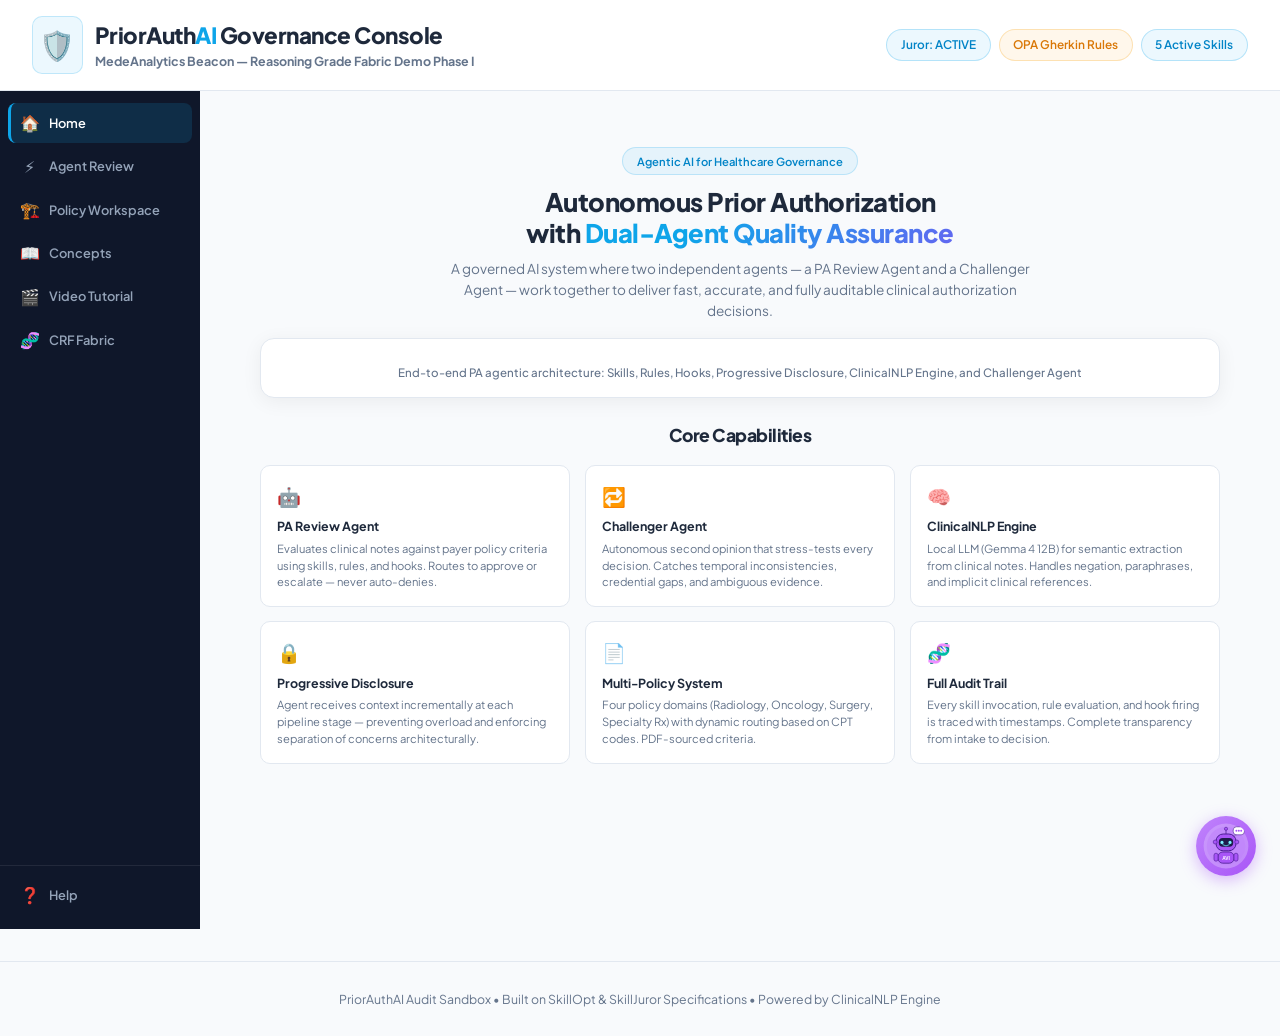
==== commit 5fd11b0e: "feat: integrate real DB retrievals into agent review, unify CRF fabric tab layout, and fix cockpit n" ====
--- a/index.html
+++ b/index.html
@@ -334,12 +334,6 @@
           <div class="ai-reasoning-panel-wrapper" id="ai-reasoning-card" style="display:none;margin-bottom:0.75rem;border-bottom:1px solid rgba(255,255,255,0.04);padding-bottom:0.75rem;">
             <div class="ai-card-header" style="display:flex;justify-content:space-between;align-items:center;">
               <h3 style="font-size:0.75rem;margin:0;">🧠 ClinicalNLP Engine — Semantic Reasoning</h3>
-
-          <!-- Retrieved Evidence Documents Panel (populated after execution) -->
-          <div id="retrieved-evidence-panel" class="glass-card" style="display:none;margin-bottom:0.75rem;padding:0.6rem;border-left:3px solid var(--accent-blue);"></div>
-
-          <!-- Patient Graph State Panel (populated after execution) -->
-          <div id="graph-state-panel" class="glass-card" style="display:none;margin-bottom:0.75rem;padding:0.6rem;border-left:3px solid var(--accent-green);"></div>
               <span class="badge badge-purple" id="ai-status-badge">Idle</span>
             </div>
             <p class="subtitle" style="margin-top:2px;font-size:0.65rem;">Semantic extraction vs regex comparison</p>
@@ -368,6 +362,12 @@
               <p>Trace outputs will display here after execution.</p>
             </div>
           </div>
+
+          <!-- Retrieved Evidence Documents Panel (populated after execution) -->
+          <div id="retrieved-evidence-panel" class="glass-card" style="display:none;margin-top:0.75rem;margin-bottom:0.75rem;padding:0.6rem;border-left:3px solid var(--accent-blue);"></div>
+
+          <!-- Patient Graph State Panel (populated after execution) -->
+          <div id="graph-state-panel" class="glass-card" style="display:none;margin-bottom:0.75rem;padding:0.6rem;border-left:3px solid var(--accent-green);"></div>
         </div>
 
         <!-- Tab 2 Content: Causal Graph (Neo4j) -->
@@ -533,42 +533,39 @@
   <!-- VIEW: CRF Fabric (inside main-content for view switching) -->
   <div id="view-crf" class="view-panel" style="display:none;">
     <div class="crf-page" style="padding:1rem;">
-      <!-- Sub-navigation for CRF views -->
-      <div class="crf-subnav" style="display:flex;gap:0.5rem;margin-bottom:1rem;">
-        <button class="crf-subtab active" data-crfview="panels" style="padding:0.35rem 0.8rem;border-radius:8px;border:1px solid var(--card-border);background:var(--bg-secondary);color:var(--text-main);font-size:0.68rem;font-weight:600;cursor:pointer;">
-          📊 Live Panels
-        </button>
-        <button class="crf-subtab" data-crfview="workflow" style="padding:0.35rem 0.8rem;border-radius:8px;border:1px solid var(--card-border);background:transparent;color:var(--text-muted);font-size:0.68rem;font-weight:600;cursor:pointer;">
-          🎬 How It Works
-        </button>
-      </div>
-
-      <!-- Sub-view: Live Panels (the 6 CRF panels - default view) -->
-      <div id="crf-view-panels" class="crf-subview">
-        <div class="crf-panels-grid" style="display:grid;grid-template-columns:1fr 1fr;gap:1rem;">
-          <div id="crf-beacon-panel"></div>
-          <div id="crf-axisweave-panel"></div>
-          <div id="crf-bundle-panel"></div>
-          <div id="crf-graph-panel"></div>
-          <div id="crf-sdoh-panel"></div>
-          <div id="crf-mdqueue-panel"></div>
-        </div>
-      </div>
-
-      <!-- Sub-view: How It Works (animated explainer) -->
-      <div id="crf-view-workflow" class="crf-subview" style="display:none;">
+      <div style="display:flex;flex-direction:column;gap:1.5rem;">
+        <!-- Workflow Explainer at the top -->
         <div id="crf-workflow-explainer"></div>
-      </div>
-    </div>
-  </div>
-
+        
+        <!-- Live Panels Grid below -->
+        <div style="border-top:1px solid rgba(255,255,255,0.06);padding-top:1.5rem;">
+          <h2 style="font-size:0.95rem;margin:0 0 0.75rem 0;color:var(--text-main);font-weight:700;">📊 Clinical Reasoning Fabric Live Dashboards</h2>
+          <div class="crf-panels-grid" style="display:grid;grid-template-columns:1fr 1fr;gap:1rem;">
+            <div id="crf-beacon-panel"></div>
+            <div id="crf-axisweave-panel"></div>
+            <div id="crf-bundle-panel"></div>
+            <div id="crf-graph-panel"></div>
+            <div id="crf-sdoh-panel"></div>
+            <div id="crf-mdqueue-panel"></div>
+          </div>
+        </div>
+      </div>
+    </div>
+  </div>
+
+  <!-- AVI Floating Action Button -->
+  <button class="avi-fab" id="avi-fab">
+    <img src="avi-icon.svg" alt="AVI" class="avi-fab-img">
+  </button>
+
+    </main>
   </div>
 
   <footer class="app-footer">
     <p>PriorAuthAI Audit Sandbox • Built on SkillOpt & SkillJuror Specifications • Powered by ClinicalNLP Engine</p>
   </footer>
 
-  <script type="module" src="app.js?v=1.0.2"></script>
+  <script type="module" src="app.js?v=1.0.3"></script>
   <script type="module">
     // CRF Panel Integration — loads when CRF tab is selected
     import { render as renderBeacon } from './static/crf/beacon_harness_viz.js';
@@ -599,50 +596,12 @@
             renderSDOH('crf-sdoh-panel', memberId);
             renderMDQueue('crf-mdqueue-panel');
           }
-        });
-      }
-
-      // CRF sub-tab switching
-      document.querySelectorAll('.crf-subtab').forEach(btn => {
-        btn.addEventListener('click', () => {
-          const view = btn.dataset.crfview;
-          // Toggle active state
-          document.querySelectorAll('.crf-subtab').forEach(b => {
-            b.classList.remove('active');
-            b.style.background = 'transparent';
-            b.style.color = 'var(--text-muted)';
-          });
-          btn.classList.add('active');
-          btn.style.background = 'var(--bg-secondary)';
-          btn.style.color = 'var(--text-main)';
-
-          // Show/hide sub-views
-          document.querySelectorAll('.crf-subview').forEach(v => v.style.display = 'none');
-          const target = document.getElementById(`crf-view-${view}`);
-          if (target) target.style.display = 'block';
-
-          // Lazy-init workflow explainer on switch
-          if (view === 'workflow' && !crfInitialized) {
+          if (!crfInitialized) {
             crfInitialized = true;
             renderWorkflow('crf-workflow-explainer');
           }
-          
-          // Lazy-init panels on switch
-          if (view === 'panels' && !panelsInitialized) {
-            panelsInitialized = true;
-            const requestId = window.__lastRequestId || 'req-001';
-            const memberId = window.__lastMemberId || 'MEM-4401';
-            const executionId = window.__lastExecutionId || 'exec-001';
-
-            renderBeacon('crf-beacon-panel', requestId, { autoRefresh: true });
-            renderAxisweave('crf-axisweave-panel', requestId);
-            renderBundle('crf-bundle-panel', executionId);
-            renderGraph('crf-graph-panel', memberId);
-            renderSDOH('crf-sdoh-panel', memberId);
-            renderMDQueue('crf-mdqueue-panel');
-          }
         });
-      });
+      }
     });
   </script>
 </body>
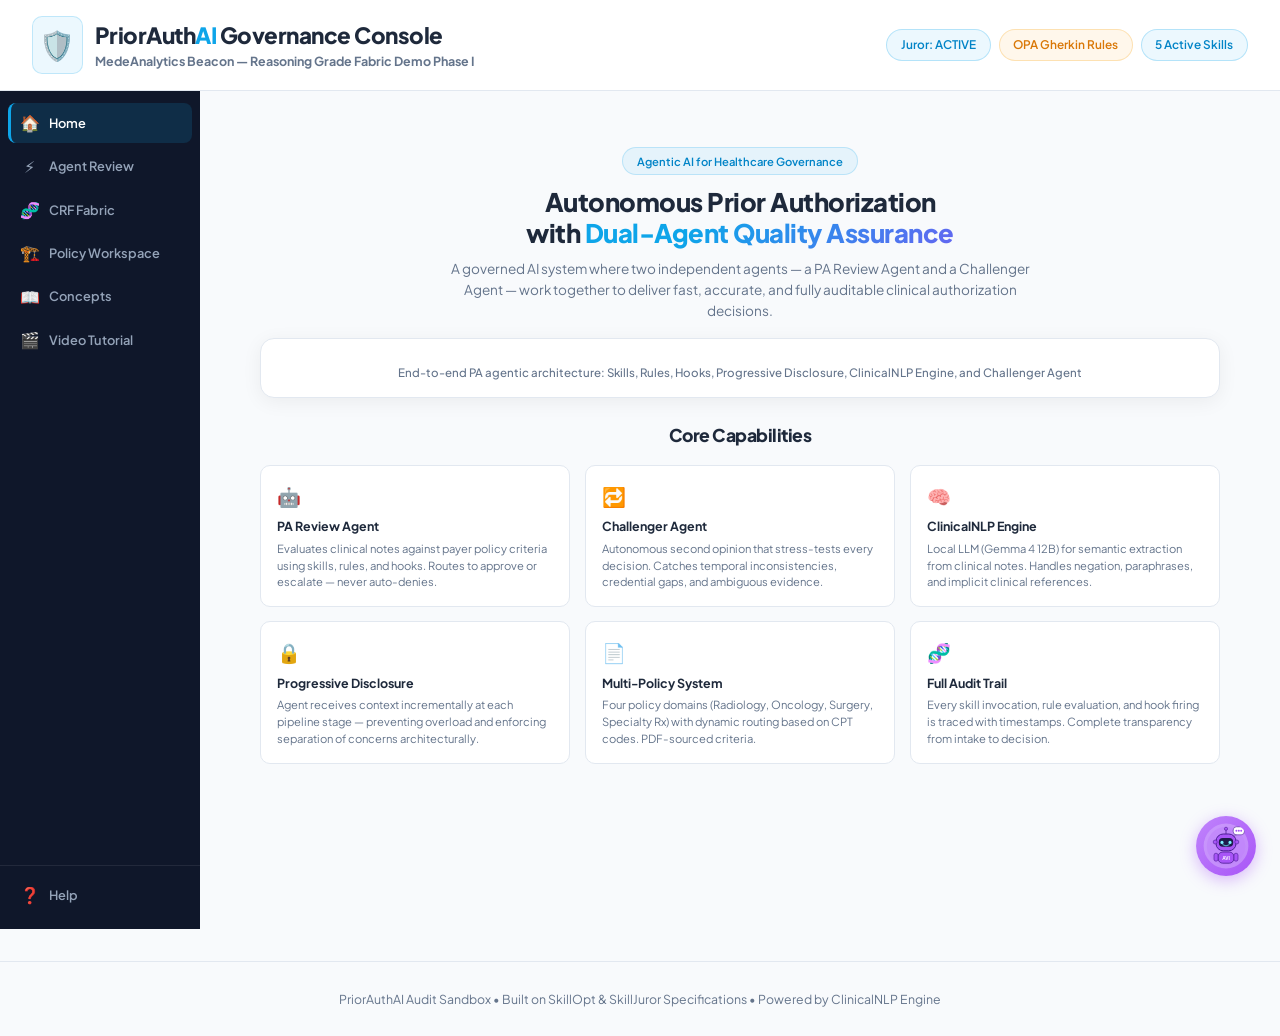
==== commit bcd24f37: "perf: refactor application initial load to execute all fetches concurrently using Promise.all" ====
--- a/index.html
+++ b/index.html
@@ -41,6 +41,10 @@
           <span class="sidebar-icon">⚡</span>
           <span class="sidebar-label">Agent Review</span>
         </button>
+        <button class="sidebar-tab" data-view="crf">
+          <span class="sidebar-icon">🧬</span>
+          <span class="sidebar-label">CRF Fabric</span>
+        </button>
         <button class="sidebar-tab" data-view="workspace">
           <span class="sidebar-icon">🏗️</span>
           <span class="sidebar-label">Policy Workspace</span>
@@ -53,10 +57,6 @@
           <span class="sidebar-icon">🎬</span>
           <span class="sidebar-label">Video Tutorial</span>
         </button>
-        <button class="sidebar-tab" data-view="crf">
-          <span class="sidebar-icon">🧬</span>
-          <span class="sidebar-label">CRF Fabric</span>
-        </button>
       </div>
       <div class="sidebar-footer">
         <a href="help.html" class="sidebar-tab" style="text-decoration:none;">
@@ -273,11 +273,22 @@
           </div>
 
           <div class="form-group">
-            <label for="input-notes">Clinical Notes & Evidence</label>
-            <textarea id="input-notes" rows="3" required></textarea>
+            <label for="input-notes">📋 Provider-Submitted Clinical Notes</label>
+            <textarea id="input-notes" rows="4" required style="font-size:0.68rem;line-height:1.4;"></textarea>
             <div class="evidence-actions" id="evidence-actions" style="display:none;">
-              <button type="button" class="btn-play-small" id="btn-read-bundle">📎 Read Bundle with AI</button>
-              <a id="evidence-bundle-link" href="#" target="_blank" style="font-size:0.68rem;color:#0284c7;">View PDF</a>
+              <div style="display:flex;gap:0.5rem;align-items:center;margin-top:0.3rem;">
+                <button type="button" class="btn-play-small" id="btn-read-bundle">📎 Read Bundle with AI</button>
+                <a id="evidence-bundle-link" href="#" target="_blank" style="font-size:0.68rem;color:#0284c7;">📄 View Source PDF Bundle</a>
+                <span style="font-size:0.55rem;color:var(--text-muted);font-style:italic;">← The original evidence packet submitted by the provider</span>
+              </div>
+            </div>
+            <!-- AI Bundle Extraction Output (shown after "Read Bundle with AI") -->
+            <div id="bundle-ai-output" style="display:none;margin-top:0.5rem;padding:0.6rem;background:var(--bg-secondary);border:1px solid var(--card-border);border-left:3px solid var(--accent-purple);border-radius:8px;">
+              <div style="font-size:0.7rem;font-weight:700;color:var(--accent-purple);margin-bottom:0.3rem;">🧠 AI Bundle Analysis (LLM Extraction from PDF)</div>
+              <div style="font-size:0.55rem;color:var(--text-muted);margin-bottom:0.4rem;">
+                The AI read the source PDF evidence bundle and extracted the following findings. These supplement the provider notes above and are used for criteria evaluation.
+              </div>
+              <div id="bundle-ai-findings" style="font-size:0.65rem;line-height:1.5;"></div>
             </div>
           </div>
 
@@ -296,13 +307,20 @@
 
     <!-- Right column: Results -->
     <div class="review-right">
-      <!-- Outcome Card -->
+      <!-- Outcome Card — Full Decision Summary -->
       <div class="glass-card outcome-card">
         <h2>🔍 Decision Review Outcome</h2>
         <div class="outcome-status-badge" id="outcome-badge">Awaiting Execution</div>
         <span id="npi-status-badge" class="badge"></span>
         <span id="ai-model-badge" class="badge"></span>
         <div class="outcome-reason" id="outcome-reason">Click 'Run Agent Review' to start.</div>
+        <!-- Expanded decision details (populated after execution) -->
+        <div id="outcome-details" style="display:none;margin-top:0.6rem;border-top:1px solid var(--card-border);padding-top:0.5rem;">
+          <div id="outcome-policy-section" style="margin-bottom:0.5rem;"></div>
+          <div id="outcome-criteria-section" style="margin-bottom:0.5rem;"></div>
+          <div id="outcome-action-section" style="margin-bottom:0.3rem;"></div>
+          <div id="outcome-challenger-summary" style="margin-top:0.4rem;"></div>
+        </div>
       </div>
 
       <!-- Live BEACON 7-Layer Harness Panel -->
@@ -311,15 +329,70 @@
       <!-- CRF Cockpit Card containing tabs -->
       <div class="glass-card cockpit-tab-card" style="padding:0.75rem;">
         <div class="cockpit-tabs-header" style="display:flex;gap:0.25rem;border-bottom:1px solid rgba(255,255,255,0.06);margin-bottom:0.75rem;padding-bottom:0.25rem;">
-          <button type="button" class="cockpit-tab-btn active" data-tab="timeline">🧬 Timeline</button>
+          <button type="button" class="cockpit-tab-btn active" data-tab="cockpit">🔍 Evidence Cockpit</button>
           <button type="button" class="cockpit-tab-btn" data-tab="graph">🕸️ Causal Graph (Neo4j)</button>
-          <button type="button" class="cockpit-tab-btn" data-tab="axisweave">📄 Axisweave Context (Qdrant)</button>
+          <button type="button" class="cockpit-tab-btn" data-tab="axisweave">📄 Axisweave Chunks (Qdrant)</button>
           <button type="button" class="cockpit-tab-btn" data-tab="rawevidence">📁 Raw Evidence</button>
           <button type="button" class="cockpit-tab-btn" data-tab="letter">✉️ Notice Letter</button>
-        </div>
-
-        <!-- Tab 1 Content: Lifecycle & Verification Logs -->
-        <div class="cockpit-tab-content" id="cockpit-content-timeline">
+          <button type="button" class="cockpit-tab-btn" data-tab="timeline">📜 Execution Logs</button>
+        </div>
+
+        <!-- Tab 1 Content: Evidence Cockpit Summary (Active by default) -->
+        <div class="cockpit-tab-content" id="cockpit-content-cockpit" style="display:block;">
+          <!-- 1. Semantic Query Box -->
+          <div class="glass-card" style="margin-bottom:0.75rem;padding:0.6rem;border-left:3px solid var(--accent-purple, #9333ea);">
+            <div style="display:flex;justify-content:space-between;align-items:center;margin-bottom:0.25rem;">
+              <h4 style="font-size:0.72rem;margin:0;color:var(--text-main);">🔍 Axisweave Semantic Search Query</h4>
+              <span class="badge badge-purple" style="font-size:0.55rem;padding:0.1rem 0.3rem;">Qdrant Vector DB</span>
+            </div>
+            <p style="font-size:0.65rem;margin:0 0 0.4rem 0;color:var(--text-muted);">The clinical concepts formulated by the agent to query the vector database:</p>
+            <div id="cockpit-semantic-query" style="font-family:monospace;font-size:0.68rem;background:rgba(0,0,0,0.25);border:1px solid rgba(255,255,255,0.08);border-radius:4px;padding:0.4rem;color:#f43f5e;word-break:break-all;">
+              Awaiting review execution to formulate search query...
+            </div>
+          </div>
+
+          <!-- 2. Dual DB Context Findings (Grid Layout) -->
+          <div style="display:grid;grid-template-columns:1fr 1fr;gap:0.75rem;margin-bottom:0.75rem;">
+            <!-- Column 1: Vector Evidence -->
+            <div class="glass-card" style="padding:0.6rem;border-left:3px solid var(--accent-blue);">
+              <div style="display:flex;justify-content:space-between;align-items:center;margin-bottom:0.3rem;">
+                <h4 style="font-size:0.7rem;margin:0;color:var(--text-main);">📄 Top Retrieved Evidence (Axisweave)</h4>
+                <span class="badge" style="background:rgba(2,132,199,0.15);color:var(--accent-blue);font-size:0.55rem;padding:0.05rem 0.25rem;">Qdrant</span>
+              </div>
+              <div id="cockpit-vector-findings" style="display:flex;flex-direction:column;gap:0.4rem;max-height:220px;overflow-y:auto;font-size:0.65rem;line-height:1.35;">
+                <span style="color:var(--text-muted);">Awaiting vector search execution...</span>
+              </div>
+            </div>
+
+            <!-- Column 2: Graph Context -->
+            <div class="glass-card" style="padding:0.6rem;border-left:3px solid var(--accent-green);">
+              <div style="display:flex;justify-content:space-between;align-items:center;margin-bottom:0.3rem;">
+                <h4 style="font-size:0.7rem;margin:0;color:var(--text-main);">🕸️ Patient Graph State (Causal Graph)</h4>
+                <span class="badge" style="background:rgba(34,197,94,0.15);color:var(--accent-green);font-size:0.55rem;padding:0.05rem 0.25rem;">Neo4j</span>
+              </div>
+              <div id="cockpit-graph-findings" style="display:flex;flex-direction:column;gap:0.4rem;max-height:220px;overflow-y:auto;font-size:0.65rem;line-height:1.35;">
+                <span style="color:var(--text-muted);">Awaiting ontology query execution...</span>
+              </div>
+            </div>
+          </div>
+
+          <!-- 3. Policy Criteria & Challenger Audit -->
+          <div class="glass-card" style="padding:0.6rem;border-left:3px solid var(--accent-orange, #f97316);">
+            <div style="display:flex;justify-content:space-between;align-items:center;margin-bottom:0.3rem;">
+              <h4 style="font-size:0.72rem;margin:0;color:var(--text-main);">⚖️ OPA Policy Criteria Evaluation & Decision Logic</h4>
+              <span class="badge" style="background:rgba(249,115,22,0.15);color:var(--accent-orange, #f97316);font-size:0.55rem;padding:0.05rem 0.25rem;">OPA Rego</span>
+            </div>
+            <div id="cockpit-policy-checklist" style="font-size:0.68rem;margin-bottom:0.4rem;line-height:1.4;">
+              <span style="color:var(--text-muted);">Awaiting policy decision evaluation...</span>
+            </div>
+            <div id="cockpit-challenger-alert" style="display:none;background:rgba(239,68,68,0.1);border:1px solid rgba(239,68,68,0.2);border-radius:4px;padding:0.4rem;margin-top:0.4rem;font-size:0.65rem;line-height:1.35;">
+              <!-- Populated if Challenger overrides -->
+            </div>
+          </div>
+        </div>
+
+        <!-- Tab 6 Content: Lifecycle Logs (formerly Timeline) -->
+        <div class="cockpit-tab-content" id="cockpit-content-timeline" style="display:none;">
           <!-- Challenger Agent Panel -->
           <div class="challenger-panel-wrapper" id="challenger-card" style="display:none;margin-bottom:0.75rem;border-bottom:1px solid rgba(255,255,255,0.04);padding-bottom:0.75rem;">
             <div class="challenger-header" style="display:flex;justify-content:space-between;align-items:center;">
@@ -565,7 +638,7 @@
     <p>PriorAuthAI Audit Sandbox • Built on SkillOpt & SkillJuror Specifications • Powered by ClinicalNLP Engine</p>
   </footer>
 
-  <script type="module" src="app.js?v=1.0.3"></script>
+  <script type="module" src="app.js?v=1.0.5"></script>
   <script type="module">
     // CRF Panel Integration — loads when CRF tab is selected
     import { render as renderBeacon } from './static/crf/beacon_harness_viz.js';
